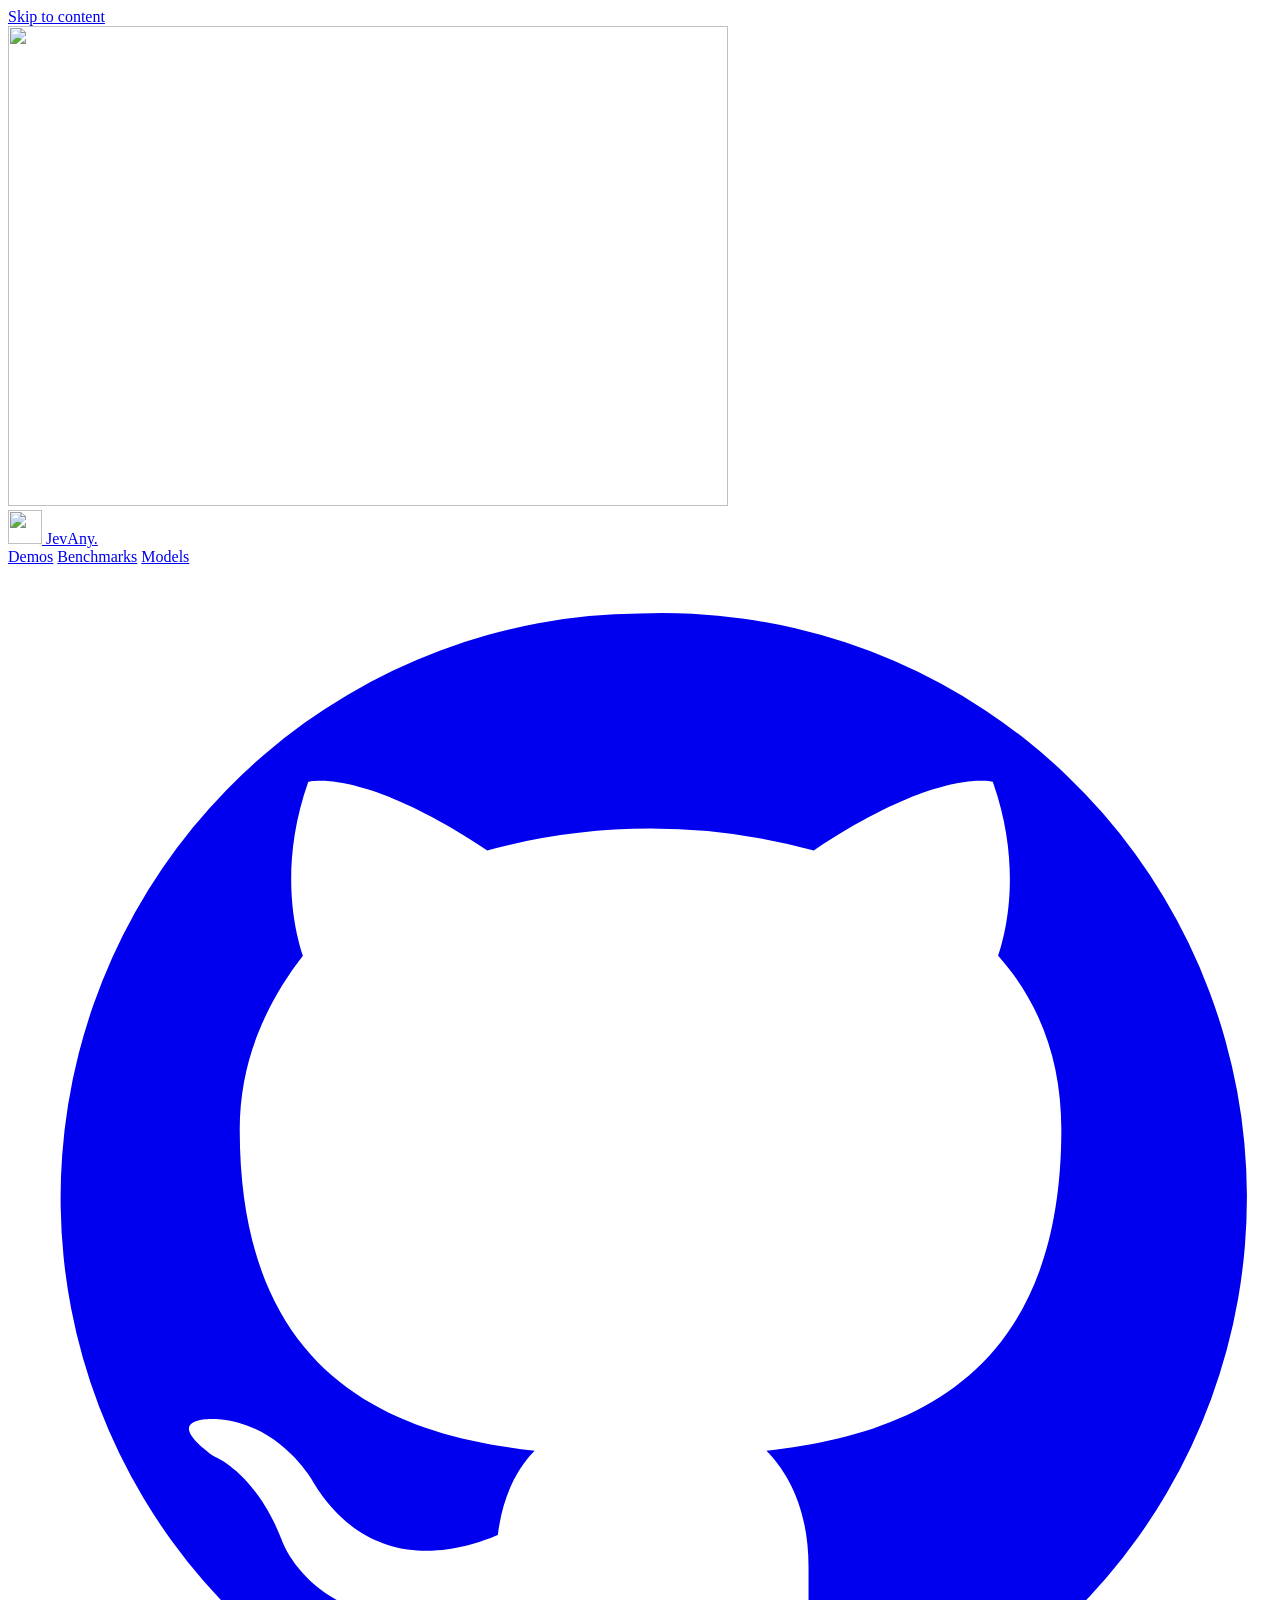
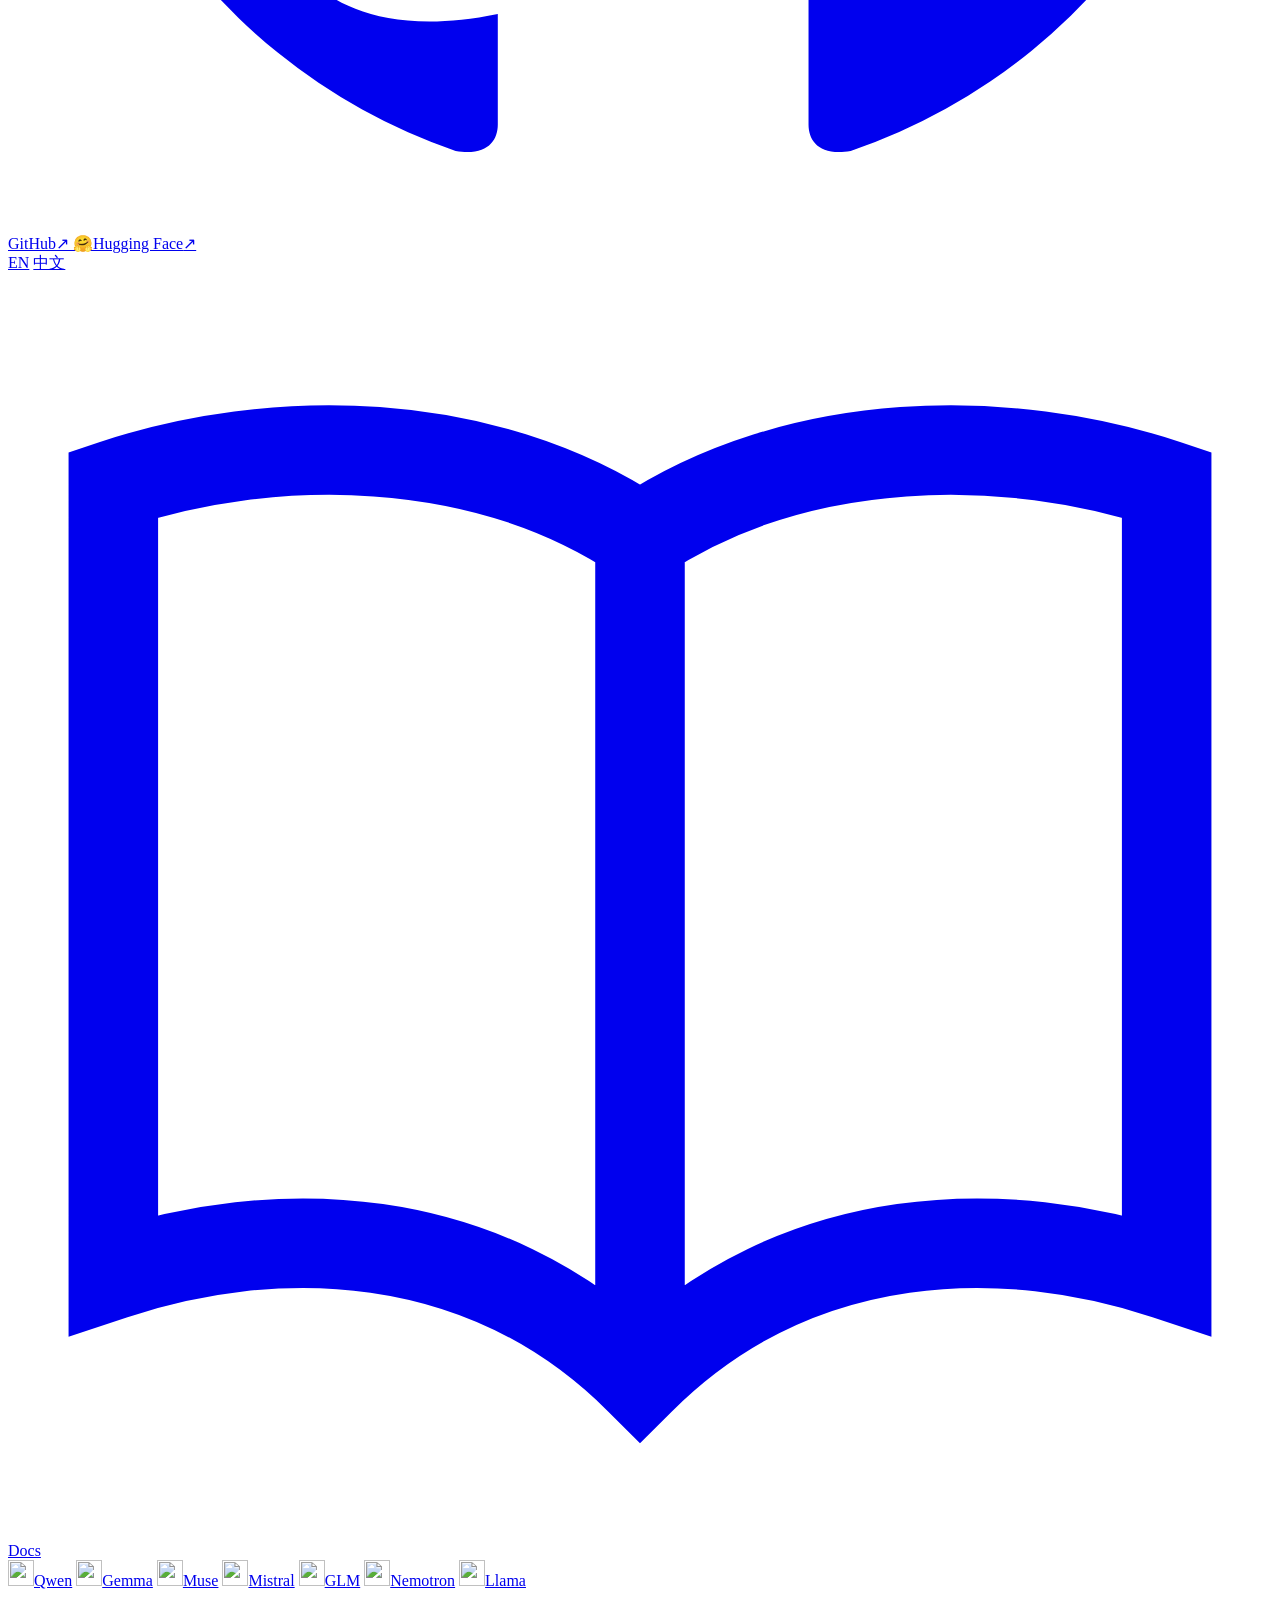
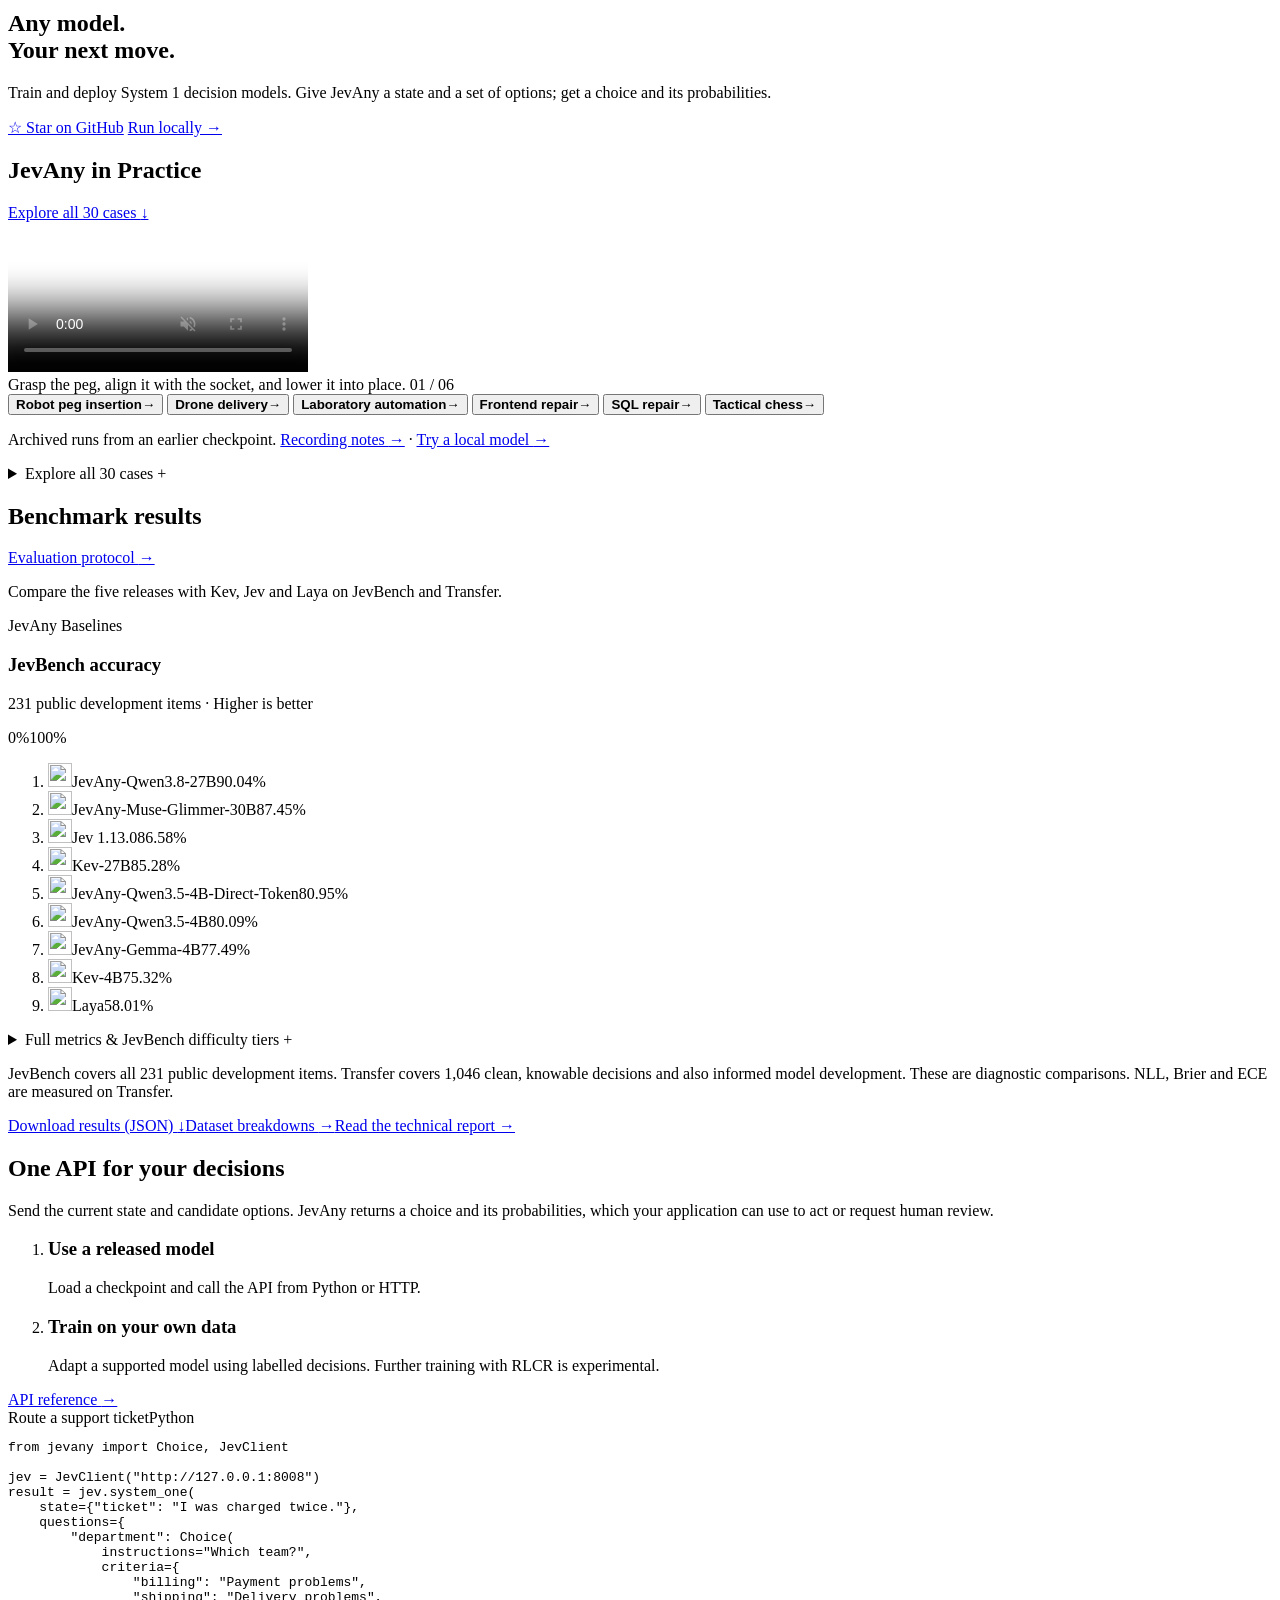
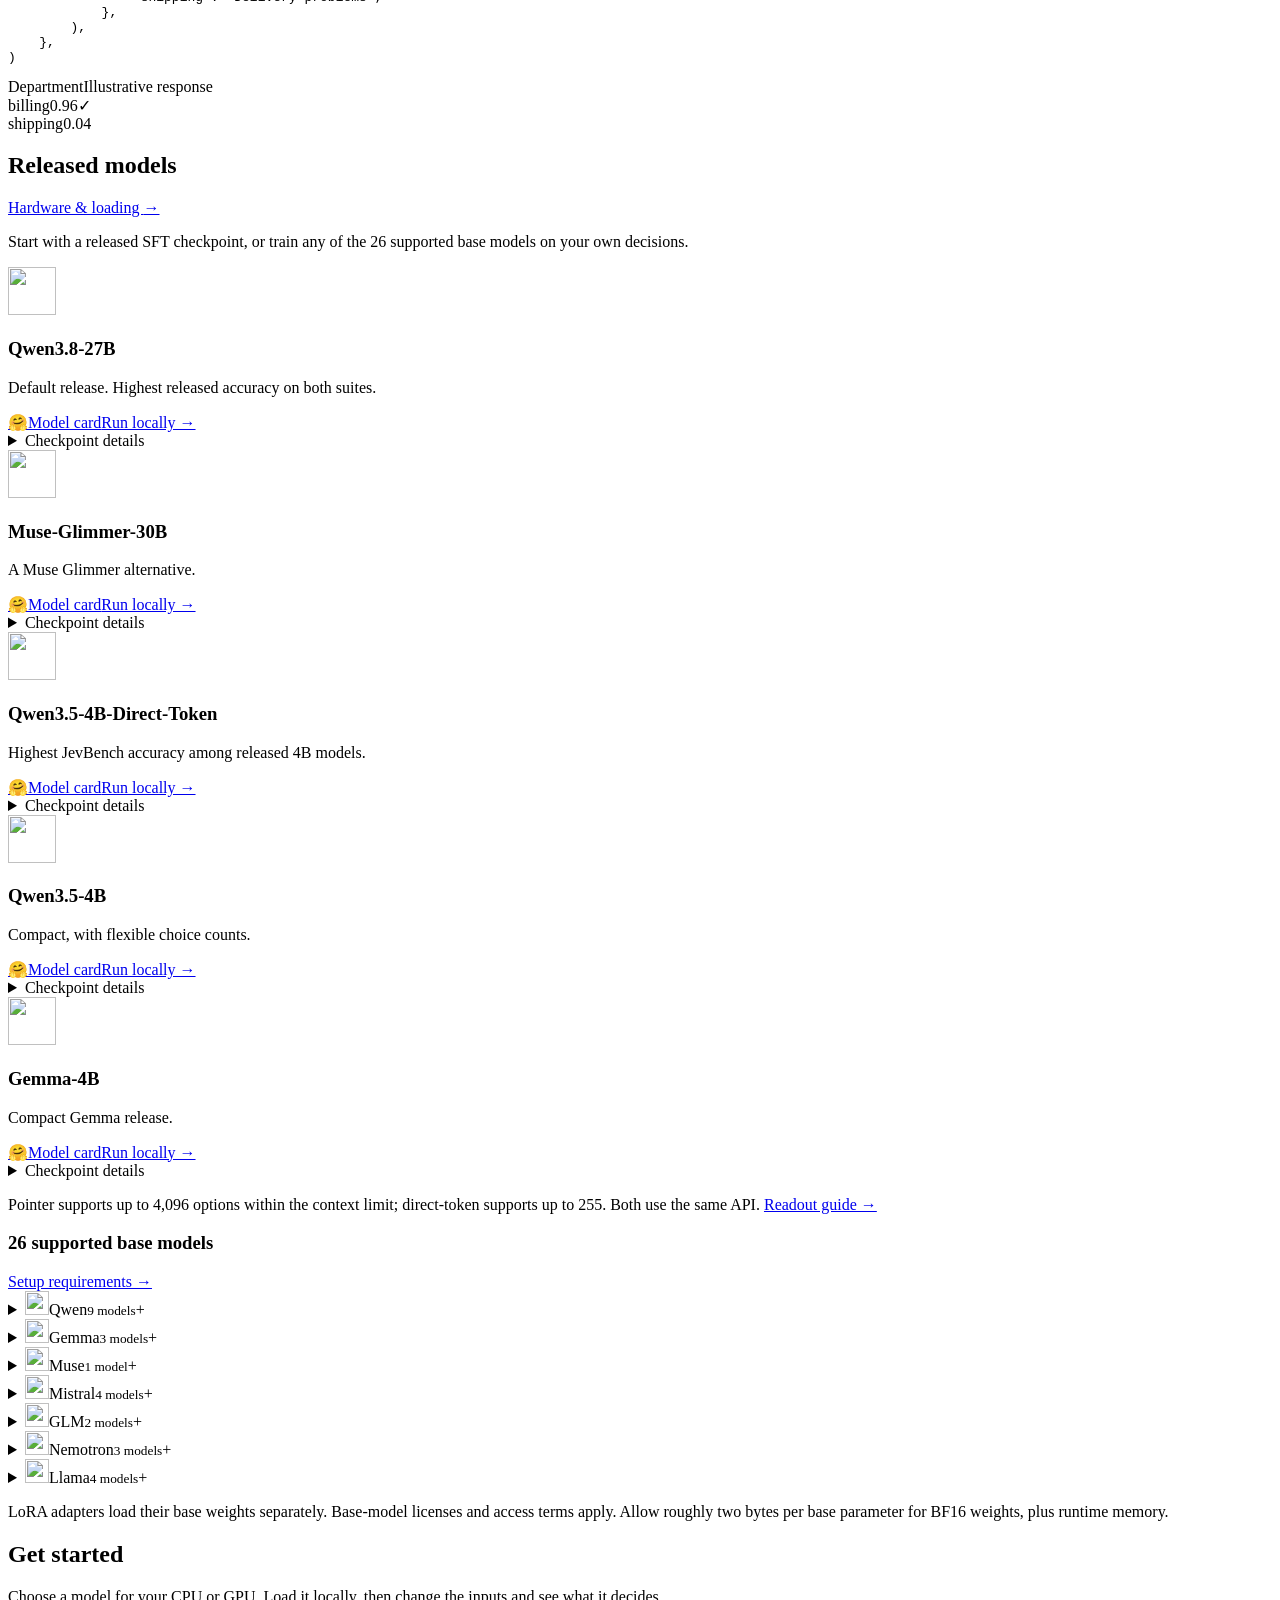
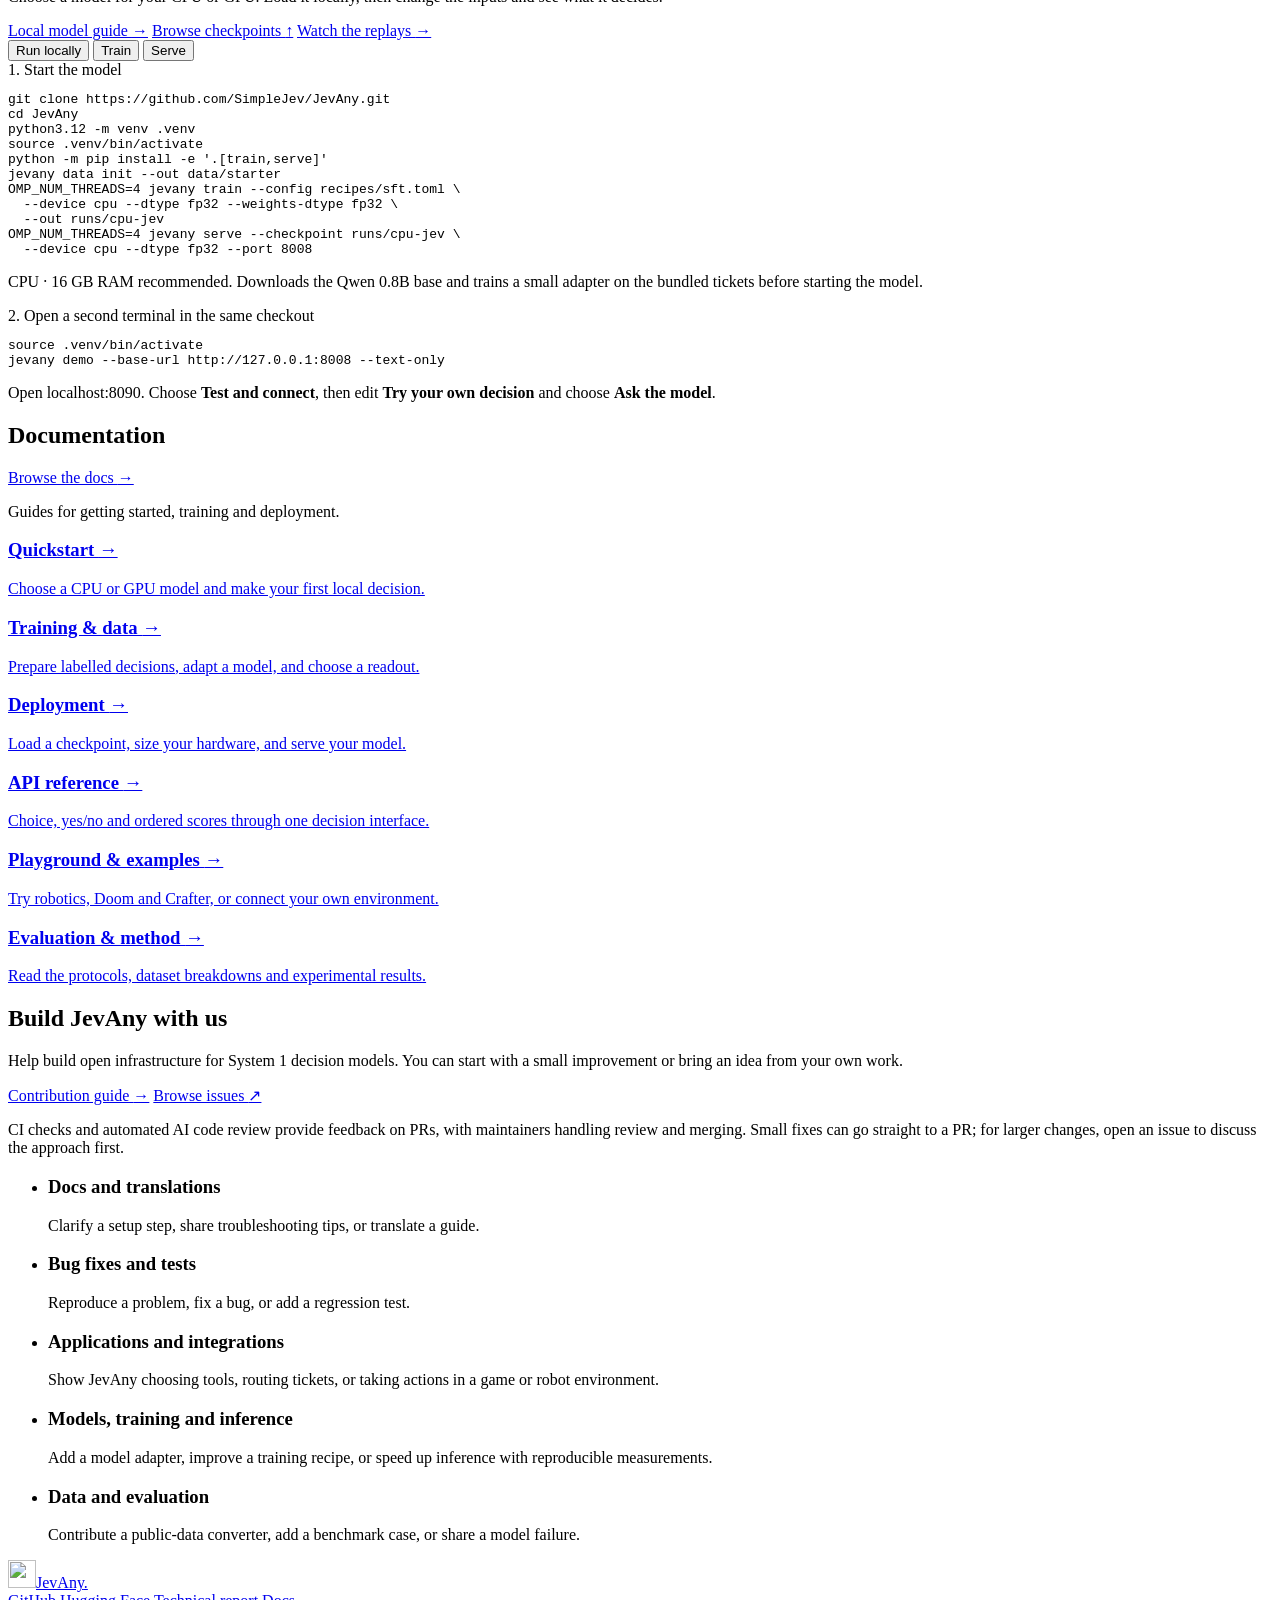
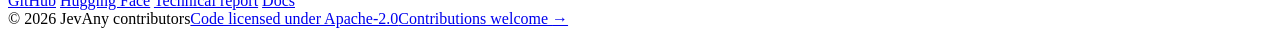
==== site/index.html @ 6b4a5ee3 "docs(site): use the custom domain in public links (#15) Merge pull request #15" ====
<!doctype html>
<html lang="en">
<head>
  <meta charset="utf-8">
  <meta name="viewport" content="width=device-width, initial-scale=1">
  <meta name="theme-color" content="#0a1114">
  <meta name="description" content="Train and deploy System 1 decision models with JevAny. Bring a model, define the options, and get a choice with probabilities. Open source, from robotics to software.">
  <meta property="og:type" content="website">
  <meta property="og:title" content="JevAny: Train and deploy System 1 decision models">
  <meta property="og:description" content="Open infrastructure for System 1 decision models. Train on your data. Deploy with one API.">
  <meta property="og:url" content="https://simplejev.org/JevAny/">
  <meta property="og:image" content="https://simplejev.org/JevAny/assets/social.jpg">
  <meta name="twitter:card" content="summary_large_image">
  <link rel="canonical" href="https://simplejev.org/JevAny/">
  <link rel="alternate" hreflang="en" href="https://simplejev.org/JevAny/index.html">
  <link rel="alternate" hreflang="zh-CN" href="https://simplejev.org/JevAny/zh.html">
  <link rel="alternate" hreflang="x-default" href="https://simplejev.org/JevAny/">
  <link rel="icon" href="assets/favicon.svg" type="image/svg+xml">
  <link rel="preload" href="assets/fonts/dm-sans-latin.woff2" as="font" type="font/woff2" crossorigin>
  <link rel="stylesheet" href="styles.css">
  <script src="language.js"></script>
  <script src="app.js" defer></script>
  <title>JevAny: Train and deploy System 1 decision models</title>
</head>
<body>
  <a class="skip-link" href="#main">Skip to content</a>
  <div class="ambient" aria-hidden="true">
    <picture class="ambient-poster">
      <source media="(max-aspect-ratio: 3/4)" srcset="assets/media/ambient/grid-mobile.webp">
      <img src="assets/media/ambient/grid.webp" width="720" height="480" alt="">
    </picture>
    <video class="ambient-video" muted loop playsinline preload="none" tabindex="-1"></video>
    <div class="ambient-shade"></div>
  </div>
  <button id="motion-toggle" class="motion-toggle" type="button" aria-pressed="false" hidden>
    <span class="motion-icon" aria-hidden="true">Ⅱ</span><span class="motion-label">Pause animation</span>
  </button>

  <header class="site-header wrap">
    <a class="brand" href="./" aria-label="JevAny home">
      <img src="assets/favicon.svg" width="34" height="34" alt="">
      <span>JevAny<span class="brand-period">.</span></span>
    </a>
    <nav aria-label="Main navigation">
      <a href="#in-action">Demos</a>
      <a href="#benchmarks">Benchmarks</a>
      <a href="#models">Models</a>
    </nav>
    <div class="header-links">
      <a class="header-link social-link github-link" href="https://github.com/SimpleJev/JevAny" aria-label="JevAny on GitHub" title="JevAny on GitHub">
        <svg viewBox="0 0 24 24" fill="currentColor" aria-hidden="true"><path d="M12 .9a11.1 11.1 0 0 0-3.5 21.6c.6.1.8-.2.8-.5v-2.1c-3.4.7-4.1-1.4-4.1-1.4-.5-1.3-1.3-1.6-1.3-1.6-1.1-.8.1-.7.1-.7 1.2.1 1.8 1.2 1.8 1.2 1.1 1.8 2.8 1.3 3.5 1 .1-.8.4-1.3.7-1.6-2.7-.3-5.6-1.4-5.6-6.1 0-1.3.5-2.4 1.2-3.3-.1-.3-.5-1.6.1-3.3 0 0 1-.3 3.4 1.3a11.8 11.8 0 0 1 6.2 0c2.4-1.6 3.4-1.3 3.4-1.3.6 1.7.2 3 .1 3.3.8.9 1.2 2 1.2 3.3 0 4.7-2.9 5.8-5.6 6.1.4.4.8 1.1.8 2.2V22c0 .3.2.6.8.5A11.1 11.1 0 0 0 12 .9Z"/></svg>
        <span class="link-label">GitHub</span><span class="link-arrow" aria-hidden="true">↗</span>
      </a>
      <a class="header-link social-link" href="https://huggingface.co/collections/SimpleJev/jevany-adaptive-decision-systems-6abc8fd39266b1c17b11b4e6" aria-label="JevAny models on Hugging Face" title="JevAny models on Hugging Face">
        <span class="hf-mark" aria-hidden="true">🤗</span><span class="link-label">Hugging Face</span><span class="link-arrow" aria-hidden="true">↗</span>
      </a>
      <div class="language-switch" role="group" aria-label="Language">
        <a href="index.html" lang="en" hreflang="en" data-language="en" aria-current="page" title="English" translate="no">EN</a>
        <a href="zh.html" lang="zh-CN" hreflang="zh-CN" data-language="zh-CN" title="中文" translate="no">中文</a>
      </div>
      <a class="header-link docs-link" href="docs/quickstart.html">
        <svg viewBox="0 0 24 24" fill="none" stroke="currentColor" stroke-width="1.7" aria-hidden="true"><path d="M12 5v16m0-16C9 3 5 3 2 4v15c3-1 7-1 10 2 3-3 7-3 10-2V4c-3-1-7-1-10 1Z"/></svg>
        Docs
      </a>
    </div>
  </header>

  <main id="main">
    <div class="model-ribbon wrap" aria-label="Supported model families">
      <div class="model-marquee">
        <div class="model-track">
          <div class="model-group">
            <a href="#family-qwen"><img src="assets/model-logos/qwen-color.svg" alt="" width="26" height="26">Qwen</a>
            <a href="#family-gemma"><img src="assets/model-logos/gemma-color.svg" alt="" width="26" height="26">Gemma</a>
            <a href="#family-muse"><img src="assets/model-logos/meta-color.svg" alt="" width="26" height="26">Muse</a>
            <a href="#family-mistral"><img src="assets/model-logos/mistral-color.svg" alt="" width="26" height="26">Mistral</a>
            <a href="#family-glm"><img src="assets/model-logos/zai.svg" alt="" width="26" height="26">GLM</a>
            <a href="#family-nemotron"><img src="assets/model-logos/nvidia-color.svg" alt="" width="26" height="26">Nemotron</a>
            <a href="#family-llama"><img src="assets/model-logos/meta-color.svg" alt="" width="26" height="26">Llama</a>
          </div>
        </div>
      </div>
    </div>
    <section class="hero wrap" aria-labelledby="hero-title">
      <h1 id="hero-title">Any model.<br>Your <span class="hero-accent">next move.</span></h1>
      <p class="hero-description">Train and deploy System 1 decision models. Give JevAny a state and a set of options; get a choice and its probabilities.</p>
      <div class="hero-actions">
        <a class="button primary star-button" href="https://github.com/SimpleJev/JevAny" target="_blank" rel="noopener noreferrer"><span class="star-icon" aria-hidden="true">☆</span> Star on GitHub</a>
        <a class="button secondary" href="#get-started">Run locally <span aria-hidden="true">→</span></a>
      </div>
    </section>

    <section id="in-action" class="showcase wrap" aria-labelledby="showcase-title">
      <div class="section-heading">
        <div>
          <h2 id="showcase-title">JevAny in Practice</h2>
        </div>
        <a class="text-link" href="#case-library">Explore all 30 cases <span aria-hidden="true">↓</span></a>
      </div>
      <div class="replay-shell">
        <div class="replay-main">
          <div class="player-picture">
            <video id="replay-video" controls muted playsinline preload="none" poster="assets/media/peg_insertion.webp" aria-label="Archived JevAny replay: robot peg insertion" aria-describedby="replay-description">
              Your browser does not support video. <a href="assets/media/peg_insertion.mp4">Download this replay.</a>
            </video>
          </div>
          <div class="player-caption" aria-live="polite">
            <span id="replay-description">Grasp the peg, align it with the socket, and lower it into place.</span>
            <span id="replay-number" class="mono">01 / 06</span>
          </div>
        </div>
        <div class="replay-choices" role="group" aria-label="Choose a model replay">
          <button class="replay-choice is-active" type="button" data-case="peg_insertion" aria-pressed="true">
            <strong>Robot peg insertion</strong><span class="choice-arrow" aria-hidden="true">→</span>
          </button>
          <button class="replay-choice" type="button" data-case="drone" aria-pressed="false">
            <strong>Drone delivery</strong><span class="choice-arrow" aria-hidden="true">→</span>
          </button>
          <button class="replay-choice" type="button" data-case="lab" aria-pressed="false">
            <strong>Laboratory automation</strong><span class="choice-arrow" aria-hidden="true">→</span>
          </button>
          <button class="replay-choice" type="button" data-case="frontend" aria-pressed="false">
            <strong>Frontend repair</strong><span class="choice-arrow" aria-hidden="true">→</span>
          </button>
          <button class="replay-choice" type="button" data-case="sql" aria-pressed="false">
            <strong>SQL repair</strong><span class="choice-arrow" aria-hidden="true">→</span>
          </button>
          <button class="replay-choice" type="button" data-case="chess" aria-pressed="false">
            <strong>Tactical chess</strong><span class="choice-arrow" aria-hidden="true">→</span>
          </button>
        </div>
      </div>
      <p class="replay-note">Archived runs from an earlier checkpoint.
        <a href="docs/CASES.html#recording-notes">Recording notes <span aria-hidden="true">→</span></a>
        · <a href="#get-started">Try a local model <span aria-hidden="true">→</span></a>
      </p>
      <noscript><p class="noscript-note">Open the case library below to watch or download any of the 30 replays.</p></noscript>
      <!-- generated:cases:start -->
<details class="disclosure case-library" id="case-library"><summary>Explore all 30 cases <span aria-hidden="true">+</span></summary><div class="case-grid"><a class="case-card" id="case-assembly" href="assets/media/assembly.mp4" data-case="assembly"><img src="assets/media/assembly.webp" loading="lazy" width="480" height="270" alt=""><span class="case-card-title">Robot assembly <span aria-hidden="true">▷</span></span><span class="case-card-description">Commission an inspection rover with a 24 V bus, a 5 V camera rail, inspection firmware, fresh wiring measurements and camera calibration. Mechanical access, power isolation and test validity constrain the order of work.</span></a><a class="case-card" id="case-lab" href="assets/media/lab.mp4" data-case="lab"><img src="assets/media/lab.webp" loading="lazy" width="480" height="270" alt=""><span class="case-card-title">Laboratory automation <span aria-hidden="true">▷</span></span><span class="case-card-description">Calibrate the pipette, transfer 40 µL blue and 20 µL red into B3, and mix without contaminating the stocks. Calibration after a transfer does not repair a wrong dose; excessive mixing speed spills liquid.</span></a><a class="case-card" id="case-quality" href="assets/media/quality.mp4" data-case="quality"><img src="assets/media/quality.webp" loading="lazy" width="480" height="270" alt=""><span class="case-card-title">Circuit-board inspection <span aria-hidden="true">▷</span></span><span class="case-card-description">Distinguish cosmetic surface marks from electrical discontinuity before diverting a board. Optical inspection and measured resistance must lead to the correct shipment, without discarding intact boards.</span></a><a class="case-card" id="case-drawer_opening" href="assets/media/drawer_opening.mp4" data-case="drawer_opening"><img src="assets/media/drawer_opening.webp" loading="lazy" width="480" height="270" alt=""><span class="case-card-title">Drawer manipulation <span aria-hidden="true">▷</span></span><span class="case-card-description">Reach and grasp the handle, pull the drawer open by 14.86 cm, then release it. The close view exposes the sliding mechanism.</span></a><a class="case-card" id="case-peg_insertion" href="assets/media/peg_insertion.mp4" data-case="peg_insertion"><img src="assets/media/peg_insertion.webp" loading="lazy" width="480" height="270" alt=""><span class="case-card-title">Peg insertion <span aria-hidden="true">▷</span></span><span class="case-card-description">Grasp the green peg, lift it over the cyan socket, lower it and release it to settle inside the opening.</span></a><a class="case-card" id="case-conveyor_sorting" href="assets/media/conveyor_sorting.mp4" data-case="conveyor_sorting"><img src="assets/media/conveyor_sorting.webp" loading="lazy" width="480" height="270" alt=""><span class="case-card-title">Conveyor sorting <span aria-hidden="true">▷</span></span><span class="case-card-description">Advance and stop the belt, grasp the green parcel, and place it in the matching bin.</span></a><a class="case-card" id="case-obstacle_push" href="assets/media/obstacle_push.mp4" data-case="obstacle_push"><img src="assets/media/obstacle_push.webp" loading="lazy" width="480" height="270" alt=""><span class="case-card-title">Contact manipulation <span aria-hidden="true">▷</span></span><span class="case-card-description">Choose a contact path around the barrier from seven persistent motion controls. Touching the obstacle counts against the run even if the part later reaches the target.</span></a><a class="case-card" id="case-control_panel" href="assets/media/control_panel.mp4" data-case="control_panel"><img src="assets/media/control_panel.webp" loading="lazy" width="480" height="270" alt=""><span class="case-card-title">Physical control panel <span aria-hidden="true">▷</span></span><span class="case-card-description">Use short and long physical button presses to isolate power, bleed pressure, clamp and commission a fixture at 20–30 kPa. Loaded clamping and overpressure create faults. Button travel is Bullet physics; pressure and interlocks use an explicit state model.</span></a><a class="case-card" id="case-block_stacking" href="assets/media/block_stacking.mp4" data-case="block_stacking"><img src="assets/media/block_stacking.webp" loading="lazy" width="480" height="270" alt=""><span class="case-card-title">Block stacking <span aria-hidden="true">▷</span></span><span class="case-card-description">Grasp and lift the green block, seat it on the blue base, and release the stack. The side view makes the contact height visible.</span></a><a class="case-card" id="case-drone" href="assets/media/drone.mp4" data-case="drone"><img src="assets/media/drone.webp" loading="lazy" width="480" height="270" alt=""><span class="case-card-title">Drone delivery <span aria-hidden="true">▷</span></span><span class="case-card-description">Plan for route energy, pad occupancy, waiting and landing, then deliver with at least 12 energy units in reserve. Waiting consumes energy; releasing before landing loses the payload.</span></a><a class="case-card" id="case-warehouse" href="assets/media/warehouse.mp4" data-case="warehouse"><img src="assets/media/warehouse.webp" loading="lazy" width="480" height="270" alt=""><span class="case-card-title">Warehouse fulfillment <span aria-hidden="true">▷</span></span><span class="case-card-description">Navigate to the rack, load the matching SKU, scan its barcode and secure the fragile parcel before padded dispatch. Wrong cargo and transit damage persist into the receipt.</span></a><a class="case-card" id="case-lane_change" href="assets/media/lane_change.mp4" data-case="lane_change"><img src="assets/media/lane_change.webp" loading="lazy" width="480" height="270" alt=""><span class="case-card-title">Roadworks bypass <span aria-hidden="true">▷</span></span><span class="case-card-description">Choose among eight persistent controls using measured geometry. Drive around the roadworks, return and stop without obstacle contact.</span></a><a class="case-card" id="case-warehouse_rover" href="assets/media/warehouse_rover.mp4" data-case="warehouse_rover"><img src="assets/media/warehouse_rover.webp" loading="lazy" width="480" height="270" alt=""><span class="case-card-title">Warehouse navigation <span aria-hidden="true">▷</span></span><span class="case-card-description">Choose among eight waypoints from the current pose and shelf geometry. The Husky must reach its dock without contact; candidate names do not reveal the safe sequence.</span></a><a class="case-card" id="case-crosswalk" href="assets/media/crosswalk.mp4" data-case="crosswalk"><img src="assets/media/crosswalk.webp" loading="lazy" width="480" height="270" alt=""><span class="case-card-title">Pedestrian yielding <span aria-hidden="true">▷</span></span><span class="case-card-description">The pedestrian moves independently as simulated time advances. Choose where to wait and for how long; entering while occupied remains a violation after the pedestrian clears.</span></a><a class="case-card" id="case-fleet" href="assets/media/fleet.mp4" data-case="fleet"><img src="assets/media/fleet.webp" loading="lazy" width="480" height="270" alt=""><span class="case-card-title">Fleet dispatch <span aria-hidden="true">▷</span></span><span class="case-card-description">Coordinate payload, cold-chain temperature, range budget and bridge clearance. Repeated dispatches consume resources, so a correct vehicle assignment alone does not complete both deliveries.</span></a><a class="case-card" id="case-driving" href="assets/media/driving.mp4" data-case="driving"><img src="assets/media/driving.webp" loading="lazy" width="480" height="270" alt=""><span class="case-card-title">City-road driving <span aria-hidden="true">▷</span></span><span class="case-card-description">Treat crosswalk clearance and the rear-lane gap as separate observations. Use a current gap measurement to merge safely, reach the north exit and stop.</span></a><a class="case-card" id="case-reverse_parking" href="assets/media/reverse_parking.mp4" data-case="reverse_parking"><img src="assets/media/reverse_parking.webp" loading="lazy" width="480" height="270" alt=""><span class="case-card-title">Reverse parking <span aria-hidden="true">▷</span></span><span class="case-card-description">Choose incremental reverse or forward motions using measured bay and vehicle bounds. The entire vehicle must fit between the parked cars, rather than only its reference point.</span></a><a class="case-card" id="case-satellite" href="assets/media/satellite.mp4" data-case="satellite"><img src="assets/media/satellite.webp" loading="lazy" width="480" height="270" alt=""><span class="case-card-title">Geospatial change analysis <span aria-hidden="true">▷</span></span><span class="case-card-description">Register the offset images, mask clouds and measure vegetation change before classification. Export the correct region and coordinate reference as actual GeoJSON.</span></a><a class="case-card" id="case-security" href="assets/media/security.mp4" data-case="security"><img src="assets/media/security.webp" loading="lazy" width="480" height="270" alt=""><span class="case-card-title">Selective threat response <span aria-hidden="true">▷</span></span><span class="case-card-description">An abusive source IP also carries five legitimate sessions. Compare session policies and replay traffic before deployment, preserving both browser and non-browser legitimate clients.</span></a><a class="case-card" id="case-service" href="assets/media/service.mp4" data-case="service"><img src="assets/media/service.webp" loading="lazy" width="480" height="270" alt=""><span class="case-card-title">Service recovery <span aria-hidden="true">▷</span></span><span class="case-card-description">One current replica lacks full-load capacity; another has stale data. Prepare a replica, test a canary, promote traffic, probe the full load and drain the failed primary without losing the rollout error budget.</span></a><a class="case-card" id="case-chess" href="assets/media/chess.mp4" data-case="chess"><img src="assets/media/chess.webp" loading="lazy" width="480" height="270" alt=""><span class="case-card-title">Tactical chess <span aria-hidden="true">▷</span></span><span class="case-card-description">Find a forced mate in two in a nine-piece position. All legal moves are available without checkmate labels; a defending search chooses a legal reply that avoids mate when possible.</span></a><a class="case-card" id="case-procurement" href="assets/media/procurement.mp4" data-case="procurement"><img src="assets/media/procurement.webp" loading="lazy" width="480" height="270" alt=""><span class="case-card-title">Procurement browsing <span aria-hidden="true">▷</span></span><span class="case-card-description">Compare hardware, commercial licensing, stock, shipping cost and a three-day deadline against a 650 total budget. Changing the product invalidates the prior quote assumptions.</span></a><a class="case-card" id="case-calendar" href="assets/media/calendar.mp4" data-case="calendar"><img src="assets/media/calendar.webp" loading="lazy" width="480" height="270" alt=""><span class="case-card-title">Calendar coordination <span aria-hidden="true">▷</span></span><span class="case-card-description">Convert attendee time zones and include 15-minute buffers. Coordinate room occupancy, capacity and a portable display kit, refreshing availability after each draft change.</span></a><a class="case-card" id="case-research" href="assets/media/research.mp4" data-case="research"><img src="assets/media/research.webp" loading="lazy" width="480" height="270" alt=""><span class="case-card-title">Web research <span aria-hidden="true">▷</span></span><span class="case-card-description">Resolve conflicting documentation versions, cite both the current reference and release notes, and run the local command-argument checker before saving the evidence.</span></a><a class="case-card" id="case-inbox" href="assets/media/inbox.mp4" data-case="inbox"><img src="assets/media/inbox.webp" loading="lazy" width="480" height="270" alt=""><span class="case-card-title">Inbox triage <span aria-hidden="true">▷</span></span><span class="case-card-description">Read the latest reply and verify the sender before filing. An urgent subject may already be resolved; a receipt subject may conceal a failed payment and deadline.</span></a><a class="case-card" id="case-spreadsheet" href="assets/media/spreadsheet.mp4" data-case="spreadsheet"><img src="assets/media/spreadsheet.webp" loading="lazy" width="480" height="270" alt=""><span class="case-card-title">Spreadsheet cleanup <span aria-hidden="true">▷</span></span><span class="case-card-description">Keep the latest order revision, parse each row using its own locale and reconcile missing quantities with a shipping ledger. Validate the revenue and export the real cleaned CSV.</span></a><a class="case-card" id="case-frontend" href="assets/media/frontend.mp4" data-case="frontend"><img src="assets/media/frontend.webp" loading="lazy" width="480" height="270" alt=""><span class="case-card-title">Frontend repair <span aria-hidden="true">▷</span></span><span class="case-card-description">Repair card width, shrinking child elements and touch-target size separately. Chromium measures visibility, overflow and 44 px targets at 320, 390 and 680 px; stale measurements cannot authorize publication.</span></a><a class="case-card" id="case-sql" href="assets/media/sql.mp4" data-case="sql"><img src="assets/media/sql.webp" loading="lazy" width="480" height="270" alt=""><span class="case-card-title">SQL repair <span aria-hidden="true">▷</span></span><span class="case-card-description">Repair aggregation on actual SQLite data containing equal order amounts, NULLs, drafts and one-to-many lines. Both EXISTS and pre-aggregation can work; SUM(DISTINCT) loses legitimate equal-value orders.</span></a><a class="case-card" id="case-ci" href="assets/media/ci.mp4" data-case="ci"><img src="assets/media/ci.webp" loading="lazy" width="480" height="270" alt=""><span class="case-card-title">Build and release recovery <span aria-hidden="true">▷</span></span><span class="case-card-description">Package the entry point, settings and selected locale assets, then execute the bundle smoke test. A configuration change after testing requires a fresh build and test before staging.</span></a><a class="case-card" id="case-performance" href="assets/media/performance.mp4" data-case="performance"><img src="assets/media/performance.webp" loading="lazy" width="480" height="270" alt=""><span class="case-card-title">Database performance <span aria-hidden="true">▷</span></span><span class="case-card-description">Preserve the fresh, complete SQLite result with at most six queries and 24 rows per fetch. A single large batch violates the memory bound; stale caches and limited results fail correctness. Chunking and streaming are both supported.</span></a></div></details>
      <!-- generated:cases:end -->
    </section>

    <section id="benchmarks" class="benchmark-section wrap" aria-labelledby="benchmark-title">
      <div class="section-heading">
        <div><h2 id="benchmark-title">Benchmark results</h2></div>
        <a class="text-link" href="docs/EVALUATION.html#model-family-v2">Evaluation protocol <span aria-hidden="true">→</span></a>
      </div>
      <p class="benchmark-intro">Compare the five releases with Kev, Jev and Laya on JevBench and Transfer.</p>
      <!-- generated:benchmarks:start -->
<div class="benchmark-panel">
        <div class="benchmark-toolbar"><div class="metric-buttons" role="group" aria-label="Benchmark metric" hidden><button type="button" data-metric="jevbench_public_accuracy" aria-pressed="true">JevBench ↑</button><button type="button" data-metric="transfer_v9_accuracy" aria-pressed="false">Transfer ↑</button><button type="button" data-metric="transfer_v9_nll" aria-pressed="false">NLL ↓</button><button type="button" data-metric="transfer_v9_brier" aria-pressed="false">Brier ↓</button><button type="button" data-metric="transfer_v9_ece" aria-pressed="false">ECE ↓</button></div>
          <span class="chart-legend"><i></i> JevAny <i></i> Baselines</span></div>
        <div class="chart-heading"><h3 id="chart-title">JevBench accuracy</h3><p id="chart-description">231 public development items · Higher is better</p></div>
        <div class="chart-axis" aria-hidden="true"><span>0%</span><span id="chart-axis-end">100%</span></div>
        <ol class="benchmark-chart" aria-labelledby="chart-title" aria-describedby="chart-description"><li class="benchmark-row ours" data-jevbench-public-accuracy="0.9004329004329005" data-transfer-v9-accuracy="0.8604206500956023" data-transfer-v9-nll="0.38782967075925884" data-transfer-v9-brier="0.19524463105141282" data-transfer-v9-ece="0.026304156956950514"><span class="benchmark-model" translate="no"><img src="assets/model-logos/jevany-qwen.svg" width="24" height="24" alt=""><span>JevAny-Qwen3.8-27B</span></span><span class="benchmark-track" aria-hidden="true"><i style="width:90.04%"></i></span><span class="benchmark-value">90.04%</span></li><li class="benchmark-row ours" data-jevbench-public-accuracy="0.8744588744588745" data-transfer-v9-accuracy="0.8346080305927343" data-transfer-v9-nll="0.46413265214637384" data-transfer-v9-brier="0.22851810579582135" data-transfer-v9-ece="0.03179001642085391"><span class="benchmark-model" translate="no"><img src="assets/model-logos/jevany-muse.svg" width="24" height="24" alt=""><span>JevAny-Muse-Glimmer-30B</span></span><span class="benchmark-track" aria-hidden="true"><i style="width:87.45%"></i></span><span class="benchmark-value">87.45%</span></li><li class="benchmark-row baseline" data-jevbench-public-accuracy="0.8658008658008658" data-transfer-v9-accuracy="0.8537284894837476" data-transfer-v9-nll="0.643853776029141" data-transfer-v9-brier="0.21211354829169302" data-transfer-v9-ece="0.03348542789269361"><span class="benchmark-model" translate="no"><img src="assets/model-logos/typesafe.png" width="24" height="24" alt=""><span>Jev 1.13.0</span></span><span class="benchmark-track" aria-hidden="true"><i style="width:86.58%"></i></span><span class="benchmark-value">86.58%</span></li><li class="benchmark-row baseline" data-jevbench-public-accuracy="0.8528138528138528" data-transfer-v9-accuracy="0.8231357552581262" data-transfer-v9-nll="0.5331871655212505" data-transfer-v9-brier="0.2646017171032617" data-transfer-v9-ece="0.05024319561491112"><span class="benchmark-model" translate="no"><img src="assets/model-logos/kev.svg" width="24" height="24" alt=""><span>Kev-27B</span></span><span class="benchmark-track" aria-hidden="true"><i style="width:85.28%"></i></span><span class="benchmark-value">85.28%</span></li><li class="benchmark-row ours" data-jevbench-public-accuracy="0.8095238095238095" data-transfer-v9-accuracy="0.7820267686424475" data-transfer-v9-nll="0.5641673018758349" data-transfer-v9-brier="0.29084246078427645" data-transfer-v9-ece="0.02915343336941378"><span class="benchmark-model" translate="no"><img src="assets/model-logos/jevany-qwen.svg" width="24" height="24" alt=""><span>JevAny-Qwen3.5-4B-Direct-Token</span></span><span class="benchmark-track" aria-hidden="true"><i style="width:80.95%"></i></span><span class="benchmark-value">80.95%</span></li><li class="benchmark-row ours" data-jevbench-public-accuracy="0.8008658008658008" data-transfer-v9-accuracy="0.7868068833652008" data-transfer-v9-nll="0.5868780845820413" data-transfer-v9-brier="0.2965183466659115" data-transfer-v9-ece="0.03479245011625781"><span class="benchmark-model" translate="no"><img src="assets/model-logos/jevany-qwen.svg" width="24" height="24" alt=""><span>JevAny-Qwen3.5-4B</span></span><span class="benchmark-track" aria-hidden="true"><i style="width:80.09%"></i></span><span class="benchmark-value">80.09%</span></li><li class="benchmark-row ours" data-jevbench-public-accuracy="0.7748917748917749" data-transfer-v9-accuracy="0.7084130019120459" data-transfer-v9-nll="0.7064284258952175" data-transfer-v9-brier="0.36852287218822294" data-transfer-v9-ece="0.056389513378074366"><span class="benchmark-model" translate="no"><img src="assets/model-logos/jevany-gemma.svg" width="24" height="24" alt=""><span>JevAny-Gemma-4B</span></span><span class="benchmark-track" aria-hidden="true"><i style="width:77.49%"></i></span><span class="benchmark-value">77.49%</span></li><li class="benchmark-row baseline" data-jevbench-public-accuracy="0.7532467532467533" data-transfer-v9-accuracy="0.7418738049713193" data-transfer-v9-nll="0.8580147290006348" data-transfer-v9-brier="0.38005011920774834" data-transfer-v9-ece="0.12542821527771447"><span class="benchmark-model" translate="no"><img src="assets/model-logos/kev.svg" width="24" height="24" alt=""><span>Kev-4B</span></span><span class="benchmark-track" aria-hidden="true"><i style="width:75.32%"></i></span><span class="benchmark-value">75.32%</span></li><li class="benchmark-row baseline" data-jevbench-public-accuracy="0.5800865800865801" data-transfer-v9-accuracy="0.5229445506692161" data-transfer-v9-nll="1.2636412807288386" data-transfer-v9-brier="0.6145620496187834" data-transfer-v9-ece="0.12735834098363863"><span class="benchmark-model" translate="no"><img src="assets/model-logos/laya.svg" width="24" height="24" alt=""><span>Laya</span></span><span class="benchmark-track" aria-hidden="true"><i style="width:58.01%"></i></span><span class="benchmark-value">58.01%</span></li></ol>
        <p id="metric-status" class="sr-only" role="status"></p>
      </div>
      <details class="disclosure benchmark-table"><summary>Full metrics &amp; JevBench difficulty tiers <span aria-hidden="true">+</span></summary>
        <div class="table-scroll" tabindex="0" role="region" aria-label="All benchmark results">
          <table><caption>Current releases and baselines. ↑ Higher is better. ↓ Lower is better. Easy, Original and Hard are JevBench tiers.</caption>
          <thead><tr><th scope="col">Model</th><th scope="col">JevBench ↑</th><th scope="col">Transfer ↑</th><th scope="col">NLL ↓</th><th scope="col">Brier ↓</th><th scope="col">ECE ↓</th>
          <th scope="col">Easy ↑</th><th scope="col">Original ↑</th><th scope="col">Hard ↑</th></tr></thead>
          <tbody><tr><th scope="row"><span class="benchmark-model" translate="no"><img src="assets/model-logos/jevany-qwen.svg" width="24" height="24" alt=""><span>JevAny-Qwen3.8-27B</span></span></th><td>90.04%</td><td>86.04%</td><td>0.388</td><td>0.195</td><td>0.026</td><td>100.00%</td><td>97.22%</td><td>81.08%</td></tr><tr><th scope="row"><span class="benchmark-model" translate="no"><img src="assets/model-logos/jevany-muse.svg" width="24" height="24" alt=""><span>JevAny-Muse-Glimmer-30B</span></span></th><td>87.45%</td><td>83.46%</td><td>0.464</td><td>0.229</td><td>0.032</td><td>100.00%</td><td>97.22%</td><td>75.68%</td></tr><tr><th scope="row"><span class="benchmark-model" translate="no"><img src="assets/model-logos/typesafe.png" width="24" height="24" alt=""><span>Jev 1.13.0</span></span></th><td>86.58%</td><td>85.37%</td><td>0.644</td><td>0.212</td><td>0.033</td><td>100.00%</td><td>98.61%</td><td>72.97%</td></tr><tr><th scope="row"><span class="benchmark-model" translate="no"><img src="assets/model-logos/kev.svg" width="24" height="24" alt=""><span>Kev-27B</span></span></th><td>85.28%</td><td>82.31%</td><td>0.533</td><td>0.265</td><td>0.050</td><td>100.00%</td><td>100.00%</td><td>69.37%</td></tr><tr><th scope="row"><span class="benchmark-model" translate="no"><img src="assets/model-logos/jevany-qwen.svg" width="24" height="24" alt=""><span>JevAny-Qwen3.5-4B-Direct-Token</span></span></th><td>80.95%</td><td>78.20%</td><td>0.564</td><td>0.291</td><td>0.029</td><td>100.00%</td><td>98.61%</td><td>61.26%</td></tr><tr><th scope="row"><span class="benchmark-model" translate="no"><img src="assets/model-logos/jevany-qwen.svg" width="24" height="24" alt=""><span>JevAny-Qwen3.5-4B</span></span></th><td>80.09%</td><td>78.68%</td><td>0.587</td><td>0.297</td><td>0.035</td><td>100.00%</td><td>95.83%</td><td>61.26%</td></tr><tr><th scope="row"><span class="benchmark-model" translate="no"><img src="assets/model-logos/jevany-gemma.svg" width="24" height="24" alt=""><span>JevAny-Gemma-4B</span></span></th><td>77.49%</td><td>70.84%</td><td>0.706</td><td>0.369</td><td>0.056</td><td>100.00%</td><td>95.83%</td><td>55.86%</td></tr><tr><th scope="row"><span class="benchmark-model" translate="no"><img src="assets/model-logos/kev.svg" width="24" height="24" alt=""><span>Kev-4B</span></span></th><td>75.32%</td><td>74.19%</td><td>0.858</td><td>0.380</td><td>0.125</td><td>100.00%</td><td>94.44%</td><td>52.25%</td></tr><tr><th scope="row"><span class="benchmark-model" translate="no"><img src="assets/model-logos/laya.svg" width="24" height="24" alt=""><span>Laya</span></span></th><td>58.01%</td><td>52.29%</td><td>1.264</td><td>0.615</td><td>0.127</td><td>95.83%</td><td>70.83%</td><td>33.33%</td></tr></tbody></table>
        </div>
      </details>
      <!-- generated:benchmarks:end -->
      <p class="benchmark-note">JevBench covers all 231 public development items. Transfer covers 1,046 clean, knowable decisions and also informed model development. These are diagnostic comparisons. NLL, Brier and ECE are measured on Transfer.</p>
      <div class="benchmark-links"><a href="assets/data/model-family-v2.json" download>Download results (JSON) <span aria-hidden="true">↓</span></a><a href="docs/EVALUATION.html#transfer-breakdown">Dataset breakdowns <span aria-hidden="true">→</span></a><a href="files/reports/JevAny_Tech_Report.pdf">Read the technical report <span aria-hidden="true">→</span></a></div>
    </section>

    <section id="how-it-works" class="how-section wrap" aria-labelledby="how-title">
      <div class="how-copy">
        <h2 id="how-title">One API for your decisions</h2>
        <p class="section-description">Send the current state and candidate options. JevAny returns a choice and its probabilities, which your application can use to act or request human review.</p>
        <ol class="steps">
          <li><div><h3>Use a released model</h3><p>Load a checkpoint and call the API from Python or HTTP.</p></div></li>
          <li><div><h3>Train on your own data</h3><p>Adapt a supported model using labelled decisions. Further training with RLCR is experimental.</p></div></li>
        </ol>
        <a class="text-link" href="docs/API.html">API reference <span aria-hidden="true">→</span></a>
      </div>
      <div class="api-visual">
        <div class="api-top"><span>Route a support ticket</span><span>Python</span></div>
        <pre class="api-code" tabindex="0" role="region" aria-label="Python API example"><code><span class="syntax-purple">from</span> jevany <span class="syntax-purple">import</span> Choice, JevClient

jev = JevClient(<span class="syntax-green">"http://127.0.0.1:8008"</span>)
result = jev.system_one(
    state={<span class="syntax-green">"ticket"</span>: <span class="syntax-green">"I was charged twice."</span>},
    questions={
        <span class="syntax-green">"department"</span>: Choice(
            instructions=<span class="syntax-green">"Which team?"</span>,
            criteria={
                <span class="syntax-green">"billing"</span>: <span class="syntax-green">"Payment problems"</span>,
                <span class="syntax-green">"shipping"</span>: <span class="syntax-green">"Delivery problems"</span>,
            },
        ),
    },
)</code></pre>
        <div class="decision-output">
          <div class="output-title"><span>Department</span><span class="example-label">Illustrative response</span></div>
          <div class="probability"><span>billing</span><span class="probability-track"><i style="width:96%"></i></span><span class="mono">0.96</span><span class="selected-mark" role="img" aria-label="Selected">✓</span></div>
          <div class="probability other"><span>shipping</span><span class="probability-track"><i style="width:4%"></i></span><span class="mono">0.04</span><span></span></div>
        </div>
      </div>
    </section>

    <section id="models" class="model-section wrap" aria-labelledby="model-title">
      <div class="section-heading"><div><h2 id="model-title">Released models</h2></div><a class="text-link" href="docs/DEPLOYMENT.html#checkpoints-and-hardware">Hardware &amp; loading <span aria-hidden="true">→</span></a></div>
      <p class="benchmark-intro">Start with a released SFT checkpoint, or train any of the 26 supported base models on your own decisions.</p>
      <!-- generated:models:start -->
<div class="checkpoint-grid"><article class="checkpoint-card"><img src="assets/model-logos/jevany-qwen.svg" width="48" height="48" alt=""><h3 translate="no">Qwen3.8-27B</h3><p>Default release. Highest released accuracy on both suites.</p><a href="https://huggingface.co/SimpleJev/JevAny-Qwen3.8-27B-LoRA"><span class="hf-mark" aria-hidden="true">🤗</span>Model card</a><a href="#get-started" data-local-model="SimpleJev/JevAny-Qwen3.8-27B-LoRA">Run locally →</a><details class="checkpoint-details"><summary>Checkpoint details</summary><p>Pointer readout</p><code>SimpleJev/JevAny-Qwen3.8-27B-LoRA</code></details></article><article class="checkpoint-card"><img src="assets/model-logos/jevany-muse.svg" width="48" height="48" alt=""><h3 translate="no">Muse-Glimmer-30B</h3><p>A Muse Glimmer alternative.</p><a href="https://huggingface.co/SimpleJev/JevAny-Muse-Glimmer-30B-LoRA"><span class="hf-mark" aria-hidden="true">🤗</span>Model card</a><a href="#get-started" data-local-model="SimpleJev/JevAny-Muse-Glimmer-30B-LoRA">Run locally →</a><details class="checkpoint-details"><summary>Checkpoint details</summary><p>Pointer readout</p><code>SimpleJev/JevAny-Muse-Glimmer-30B-LoRA</code></details></article><article class="checkpoint-card"><img src="assets/model-logos/jevany-qwen.svg" width="48" height="48" alt=""><h3 translate="no">Qwen3.5-4B-Direct-Token</h3><p>Highest JevBench accuracy among released 4B models.</p><a href="https://huggingface.co/SimpleJev/JevAny-Qwen3.5-4B-Direct-Token-LoRA"><span class="hf-mark" aria-hidden="true">🤗</span>Model card</a><a href="#get-started" data-local-model="SimpleJev/JevAny-Qwen3.5-4B-Direct-Token-LoRA">Run locally →</a><details class="checkpoint-details"><summary>Checkpoint details</summary><p>Direct-token readout</p><code>SimpleJev/JevAny-Qwen3.5-4B-Direct-Token-LoRA</code></details></article><article class="checkpoint-card"><img src="assets/model-logos/jevany-qwen.svg" width="48" height="48" alt=""><h3 translate="no">Qwen3.5-4B</h3><p>Compact, with flexible choice counts.</p><a href="https://huggingface.co/SimpleJev/JevAny-Qwen3.5-4B-LoRA"><span class="hf-mark" aria-hidden="true">🤗</span>Model card</a><a href="#get-started" data-local-model="SimpleJev/JevAny-Qwen3.5-4B-LoRA">Run locally →</a><details class="checkpoint-details"><summary>Checkpoint details</summary><p>Pointer readout</p><code>SimpleJev/JevAny-Qwen3.5-4B-LoRA</code></details></article><article class="checkpoint-card"><img src="assets/model-logos/jevany-gemma.svg" width="48" height="48" alt=""><h3 translate="no">Gemma-4B</h3><p>Compact Gemma release.</p><a href="https://huggingface.co/SimpleJev/JevAny-Gemma-4B-LoRA"><span class="hf-mark" aria-hidden="true">🤗</span>Model card</a><a href="#get-started" data-local-model="SimpleJev/JevAny-Gemma-4B-LoRA">Run locally →</a><details class="checkpoint-details"><summary>Checkpoint details</summary><p>Pointer readout</p><code>SimpleJev/JevAny-Gemma-4B-LoRA</code></details></article></div><p class="readout-note">Pointer supports up to 4,096 options within the context limit; direct-token supports up to 255. Both use the same API. <a href="docs/TRAINING.html#pointer-and-direct-token-readouts">Readout guide →</a></p><div id="supported-models" class="support-list"><div class="support-heading"><h3>26 supported base models</h3><a class="text-link" href="docs/TRAINING.html#backbone-support">Setup requirements →</a></div><details class="disclosure family-details" id="family-qwen"><summary><img src="assets/model-logos/qwen-color.svg" width="24" height="24" alt="">Qwen<small>9 models</small><span aria-hidden="true">+</span></summary><div class="table-scroll" tabindex="0" role="region" aria-label="Qwen supported models"><table><thead><tr><th scope="col">Base model ID</th><th scope="col">Size</th><th scope="col">Inputs</th></tr></thead><tbody><tr><th scope="row"><code>Qwen/Qwen3.8-27B</code></th><td translate="no">27B</td><td>text, image, video</td></tr><tr><th scope="row"><code>Qwen/Qwen3.6-27B</code></th><td translate="no">27B</td><td>text, image, video</td></tr><tr><th scope="row"><code>Qwen/Qwen3.6-35B-A3B</code></th><td translate="no">35B-A3B</td><td>text, image, video</td></tr><tr><th scope="row"><code>Qwen/Qwen3.5-0.8B</code></th><td translate="no">0.8B</td><td>text, image, video</td></tr><tr><th scope="row"><code>Qwen/Qwen3.5-2B</code></th><td translate="no">2B</td><td>text, image, video</td></tr><tr><th scope="row"><code>Qwen/Qwen3.5-4B</code></th><td translate="no">4B</td><td>text, image, video</td></tr><tr><th scope="row"><code>Qwen/Qwen3.5-9B</code></th><td translate="no">9B</td><td>text, image, video</td></tr><tr><th scope="row"><code>Qwen/Qwen3.5-27B</code></th><td translate="no">27B</td><td>text, image, video</td></tr><tr><th scope="row"><code>Qwen/Qwen3.5-35B-A3B</code></th><td translate="no">35B-A3B</td><td>text, image, video</td></tr></tbody></table></div></details><details class="disclosure family-details" id="family-gemma"><summary><img src="assets/model-logos/gemma-color.svg" width="24" height="24" alt="">Gemma<small>3 models</small><span aria-hidden="true">+</span></summary><div class="table-scroll" tabindex="0" role="region" aria-label="Gemma supported models"><table><thead><tr><th scope="col">Base model ID</th><th scope="col">Size</th><th scope="col">Inputs</th></tr></thead><tbody><tr><th scope="row"><code>google/gemma-4-E4B-it</code></th><td translate="no">E4B</td><td>text, image, video</td></tr><tr><th scope="row"><code>google/gemma-4-12B-it</code></th><td translate="no">12B Unified</td><td>text, image, video</td></tr><tr><th scope="row"><code>google/gemma-4-31B-it</code></th><td translate="no">31B</td><td>text, image, video</td></tr></tbody></table></div></details><details class="disclosure family-details" id="family-muse"><summary><img src="assets/model-logos/meta-color.svg" width="24" height="24" alt="">Muse<small>1 model</small><span aria-hidden="true">+</span></summary><div class="table-scroll" tabindex="0" role="region" aria-label="Muse supported models"><table><thead><tr><th scope="col">Base model ID</th><th scope="col">Size</th><th scope="col">Inputs</th></tr></thead><tbody><tr><th scope="row"><code>meta-models/Muse-Glimmer-30B</code></th><td translate="no">30B</td><td>text, image, video</td></tr></tbody></table></div></details><details class="disclosure family-details" id="family-mistral"><summary><img src="assets/model-logos/mistral-color.svg" width="24" height="24" alt="">Mistral<small>4 models</small><span aria-hidden="true">+</span></summary><div class="table-scroll" tabindex="0" role="region" aria-label="Mistral supported models"><table><thead><tr><th scope="col">Base model ID</th><th scope="col">Size</th><th scope="col">Inputs</th></tr></thead><tbody><tr><th scope="row"><code>mistralai/Ministral-3-3B-Instruct-2512-BF16</code></th><td translate="no">3B</td><td>text, image</td></tr><tr><th scope="row"><code>mistralai/Ministral-3-8B-Instruct-2512-BF16</code></th><td translate="no">8B</td><td>text, image</td></tr><tr><th scope="row"><code>mistralai/Ministral-3-14B-Instruct-2512-BF16</code></th><td translate="no">14B</td><td>text, image</td></tr><tr><th scope="row"><code>mistralai/Devstral-Small-2-24B-Instruct-2512</code></th><td translate="no">Small 24B</td><td>text, image</td></tr></tbody></table></div></details><details class="disclosure family-details" id="family-glm"><summary><img src="assets/model-logos/zai.svg" width="24" height="24" alt="">GLM<small>2 models</small><span aria-hidden="true">+</span></summary><div class="table-scroll" tabindex="0" role="region" aria-label="GLM supported models"><table><thead><tr><th scope="col">Base model ID</th><th scope="col">Size</th><th scope="col">Inputs</th></tr></thead><tbody><tr><th scope="row"><code>zai-org/GLM-4.7-Flash</code></th><td translate="no">Flash 30B-A3B</td><td>text</td></tr><tr><th scope="row"><code>zai-org/GLM-4.6V-Flash</code></th><td translate="no">Flash 9B</td><td>text, image, video</td></tr></tbody></table></div></details><details class="disclosure family-details" id="family-nemotron"><summary><img src="assets/model-logos/nvidia-color.svg" width="24" height="24" alt="">Nemotron<small>3 models</small><span aria-hidden="true">+</span></summary><div class="table-scroll" tabindex="0" role="region" aria-label="Nemotron supported models"><table><thead><tr><th scope="col">Base model ID</th><th scope="col">Size</th><th scope="col">Inputs</th></tr></thead><tbody><tr><th scope="row"><code>nvidia/NVIDIA-Nemotron-3.5-Lightning-30B-A3B-BF16</code></th><td translate="no">30B-A3B</td><td>text</td></tr><tr><th scope="row"><code>nvidia/NVIDIA-Nemotron-3-Nano-4B-BF16</code></th><td translate="no">4B</td><td>text</td></tr><tr><th scope="row"><code>nvidia/NVIDIA-Nemotron-3-Nano-30B-A3B-BF16</code></th><td translate="no">30B-A3B</td><td>text</td></tr></tbody></table></div></details><details class="disclosure family-details" id="family-llama"><summary><img src="assets/model-logos/meta-color.svg" width="24" height="24" alt="">Llama<small>4 models</small><span aria-hidden="true">+</span></summary><div class="table-scroll" tabindex="0" role="region" aria-label="Llama supported models"><table><thead><tr><th scope="col">Base model ID</th><th scope="col">Size</th><th scope="col">Inputs</th></tr></thead><tbody><tr><th scope="row"><code>meta-llama/Llama-3.2-1B-Instruct</code></th><td translate="no">1B</td><td>text</td></tr><tr><th scope="row"><code>meta-llama/Llama-3.2-3B-Instruct</code></th><td translate="no">3B</td><td>text</td></tr><tr><th scope="row"><code>meta-llama/Llama-3.2-11B-Vision-Instruct</code></th><td translate="no">11B Vision</td><td>text, image</td></tr><tr><th scope="row"><code>meta-llama/Llama-3.1-8B-Instruct</code></th><td translate="no">8B</td><td>text</td></tr></tbody></table></div></details></div>
      <!-- generated:models:end -->
      <p>LoRA adapters load their base weights separately. Base-model licenses and access terms apply. Allow roughly two bytes per base parameter for BF16 weights, plus runtime memory.</p>
    </section>

    <section id="get-started" class="start-section wrap" aria-labelledby="start-title">
      <div class="start-copy">
        <h2 id="start-title">Get started</h2>
        <p class="section-description">Choose a model for your CPU or GPU. Load it locally, then change the inputs and see what it decides.</p>
        <div class="start-links">
          <a class="text-link" href="docs/PLAYGROUND.html">Local model guide <span aria-hidden="true">→</span></a>
          <a class="text-link" href="#models">Browse checkpoints <span aria-hidden="true">↑</span></a>
          <a class="text-link" href="docs/examples.html#open-the-playground">Watch the replays <span aria-hidden="true">→</span></a>
        </div>
      </div>
      <div class="terminal">
        <div class="terminal-tabs" role="tablist" aria-label="Quickstart recipe">
          <button id="tab-local" type="button" role="tab" aria-selected="true" aria-controls="quickstart-panel" tabindex="0" data-recipe="local">Run locally</button>
          <button id="tab-train" type="button" role="tab" aria-selected="false" aria-controls="quickstart-panel" tabindex="-1" data-recipe="train">Train</button>
          <button id="tab-serve" type="button" role="tab" aria-selected="false" aria-controls="quickstart-panel" tabindex="-1" data-recipe="serve">Serve</button>
        </div>
        <div id="quickstart-panel" role="tabpanel" aria-labelledby="tab-local" tabindex="0">
          <div id="local-model-control" class="model-picker" hidden>
            <label for="local-model">Model</label>
            <select id="local-model" aria-describedby="recipe-note">
              <option value="cpu-starter">Qwen 0.8B · CPU starter</option>
              <option value="SimpleJev/JevAny-Qwen3.5-4B-LoRA" data-memory="8">JevAny-Qwen 4B · GPU</option>
              <option value="SimpleJev/JevAny-Qwen3.8-27B-LoRA" data-memory="54">JevAny-Qwen 27B · GPU</option>
              <optgroup label="More released models">
                <option value="SimpleJev/JevAny-Qwen3.5-4B-Direct-Token-LoRA" data-memory="8">JevAny-Qwen 4B Direct-Token · GPU</option>
                <option value="SimpleJev/JevAny-Gemma-4B-LoRA" data-memory="16">JevAny-Gemma 4B · GPU</option>
                <option value="SimpleJev/JevAny-Muse-Glimmer-30B-LoRA" data-memory="59">JevAny-Muse 30B · GPU</option>
              </optgroup>
            </select>
          </div>
          <div class="terminal-label"><span id="command-label">1. Start the model</span><button id="copy-code" type="button" data-copy-code="#quickstart-code" hidden><span class="copy-label">Copy commands</span><span aria-hidden="true">⧉</span></button></div>
          <pre tabindex="0" role="region" aria-label="Quickstart shell commands"><code id="quickstart-code">git clone https://github.com/SimpleJev/JevAny.git
cd JevAny
python3.12 -m venv .venv
source .venv/bin/activate
python -m pip install -e '.[train,serve]'
jevany data init --out data/starter
OMP_NUM_THREADS=4 jevany train --config recipes/sft.toml \
  --device cpu --dtype fp32 --weights-dtype fp32 \
  --out runs/cpu-jev
OMP_NUM_THREADS=4 jevany serve --checkpoint runs/cpu-jev \
  --device cpu --dtype fp32 --port 8008</code></pre>
          <p id="recipe-note" class="recipe-note">CPU · 16 GB RAM recommended. Downloads the Qwen 0.8B base and trains a small adapter on the bundled tickets before starting the model.</p>
          <div id="demo-launch" class="demo-launch">
            <div class="terminal-label"><span>2. Open a second terminal in the same checkout</span><button id="copy-demo" type="button" data-copy-code="#demo-code" hidden><span class="copy-label">Copy commands</span><span aria-hidden="true">⧉</span></button></div>
            <pre tabindex="0" role="region" aria-label="Playground shell commands"><code id="demo-code">source .venv/bin/activate
jevany demo --base-url http://127.0.0.1:8008 --text-only</code></pre>
            <p class="recipe-note">Open localhost:8090. Choose <strong>Test and connect</strong>, then edit <strong>Try your own decision</strong> and choose <strong>Ask the model</strong>.</p>
          </div>
        </div>
        <p id="copy-status" class="sr-only" role="status"></p>
      </div>
    </section>

    <section id="documentation" class="docs-section wrap" aria-labelledby="docs-title">
      <div class="section-heading"><div><h2 id="docs-title">Documentation</h2></div><a class="text-link" href="docs/quickstart.html">Browse the docs <span aria-hidden="true">→</span></a></div>
      <p class="documentation-note">Guides for getting started, training and deployment.</p>
      <div class="doc-cards">
        <a href="docs/quickstart.html#run-locally"><h3>Quickstart <span aria-hidden="true">→</span></h3><p>Choose a CPU or GPU model and make your first local decision.</p></a>
        <a href="docs/TRAINING.html"><h3>Training &amp; data <span aria-hidden="true">→</span></h3><p>Prepare labelled decisions, adapt a model, and choose a readout.</p></a>
        <a href="docs/DEPLOYMENT.html"><h3>Deployment <span aria-hidden="true">→</span></h3><p>Load a checkpoint, size your hardware, and serve your model.</p></a>
        <a href="docs/API.html"><h3>API reference <span aria-hidden="true">→</span></h3><p>Choice, yes/no and ordered scores through one decision interface.</p></a>
        <a href="docs/examples.html"><h3>Playground &amp; examples <span aria-hidden="true">→</span></h3><p>Try robotics, Doom and Crafter, or connect your own environment.</p></a>
        <a href="docs/EVALUATION.html"><h3>Evaluation &amp; method <span aria-hidden="true">→</span></h3><p>Read the protocols, dataset breakdowns and experimental results.</p></a>
      </div>
    </section>

    <section id="contributing" class="contribute-section wrap" aria-labelledby="contribute-title">
      <div>
        <h2 id="contribute-title">Build JevAny with us</h2>
        <p class="section-description">Help build open infrastructure for System 1 decision models. You can start with a small improvement or bring an idea from your own work.</p>
        <div class="contribute-actions">
          <a class="button primary" href="docs/contributing.html">Contribution guide <span aria-hidden="true">→</span></a>
          <a class="text-link" href="https://github.com/SimpleJev/JevAny/issues">Browse issues <span aria-hidden="true">↗</span></a>
        </div>
        <p class="contribute-review">CI checks and automated AI code review provide feedback on PRs, with maintainers handling review and merging. Small fixes can go straight to a PR; for larger changes, open an issue to discuss the approach first.</p>
      </div>
      <ul class="contribute-list">
        <li><h3>Docs and translations</h3><p>Clarify a setup step, share troubleshooting tips, or translate a guide.</p></li>
        <li><h3>Bug fixes and tests</h3><p>Reproduce a problem, fix a bug, or add a regression test.</p></li>
        <li><h3>Applications and integrations</h3><p>Show JevAny choosing tools, routing tickets, or taking actions in a game or robot environment.</p></li>
        <li><h3>Models, training and inference</h3><p>Add a model adapter, improve a training recipe, or speed up inference with reproducible measurements.</p></li>
        <li><h3>Data and evaluation</h3><p>Contribute a public-data converter, add a benchmark case, or share a model failure.</p></li>
      </ul>
    </section>
  </main>
  <footer class="site-footer wrap">
    <div class="footer-top">
      <a class="brand" href="./"><img src="assets/favicon.svg" width="28" height="28" alt=""><span>JevAny<span class="brand-period">.</span></span></a>
      <nav aria-label="Footer navigation">
        <a href="https://github.com/SimpleJev/JevAny">GitHub</a>
        <a href="https://huggingface.co/collections/SimpleJev/jevany-adaptive-decision-systems-6abc8fd39266b1c17b11b4e6">Hugging Face</a>
        <a href="files/reports/JevAny_Tech_Report.pdf">Technical report</a>
        <a href="docs/quickstart.html">Docs</a>
      </nav>
    </div>
    <div class="footer-bottom"><span>© 2026 JevAny contributors</span><a href="docs/license.html">Code licensed under Apache-2.0</a><a href="docs/contributing.html">Contributions welcome <span aria-hidden="true">→</span></a></div>
  </footer>
</body>
</html>
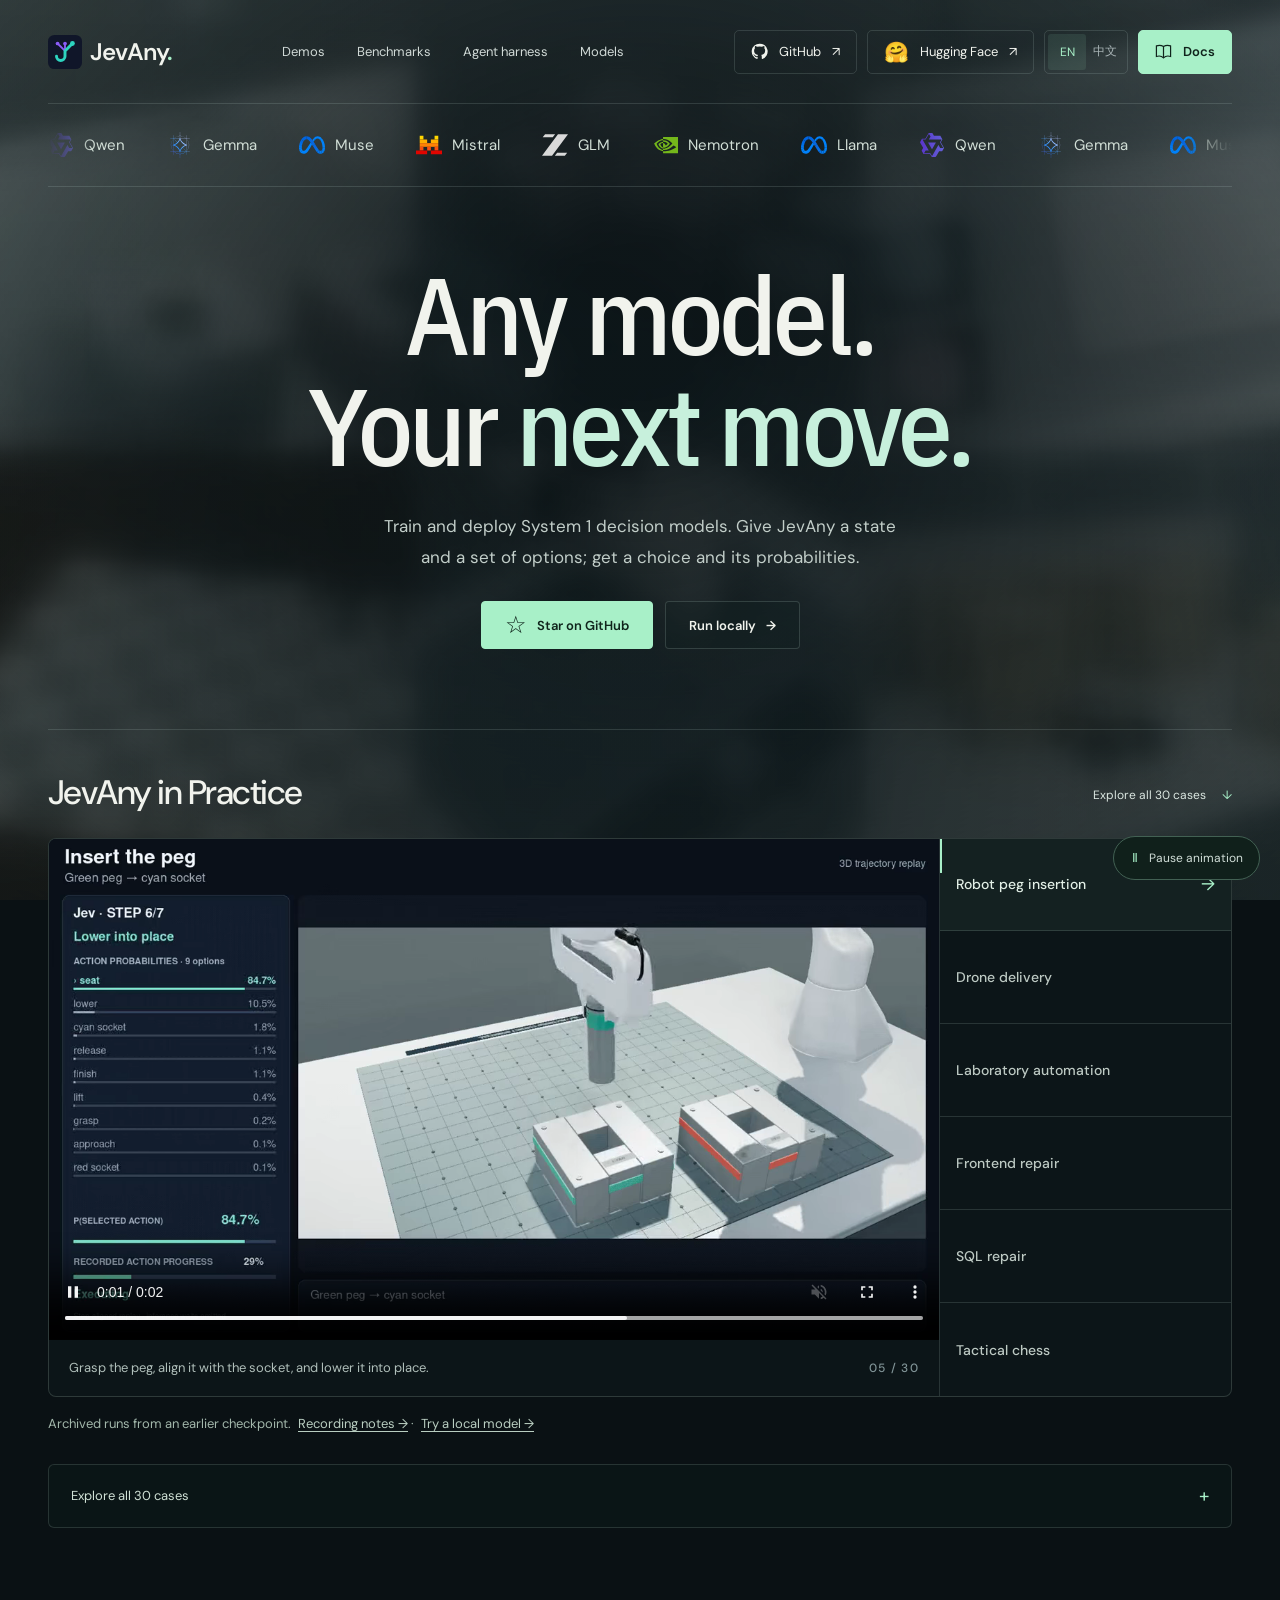
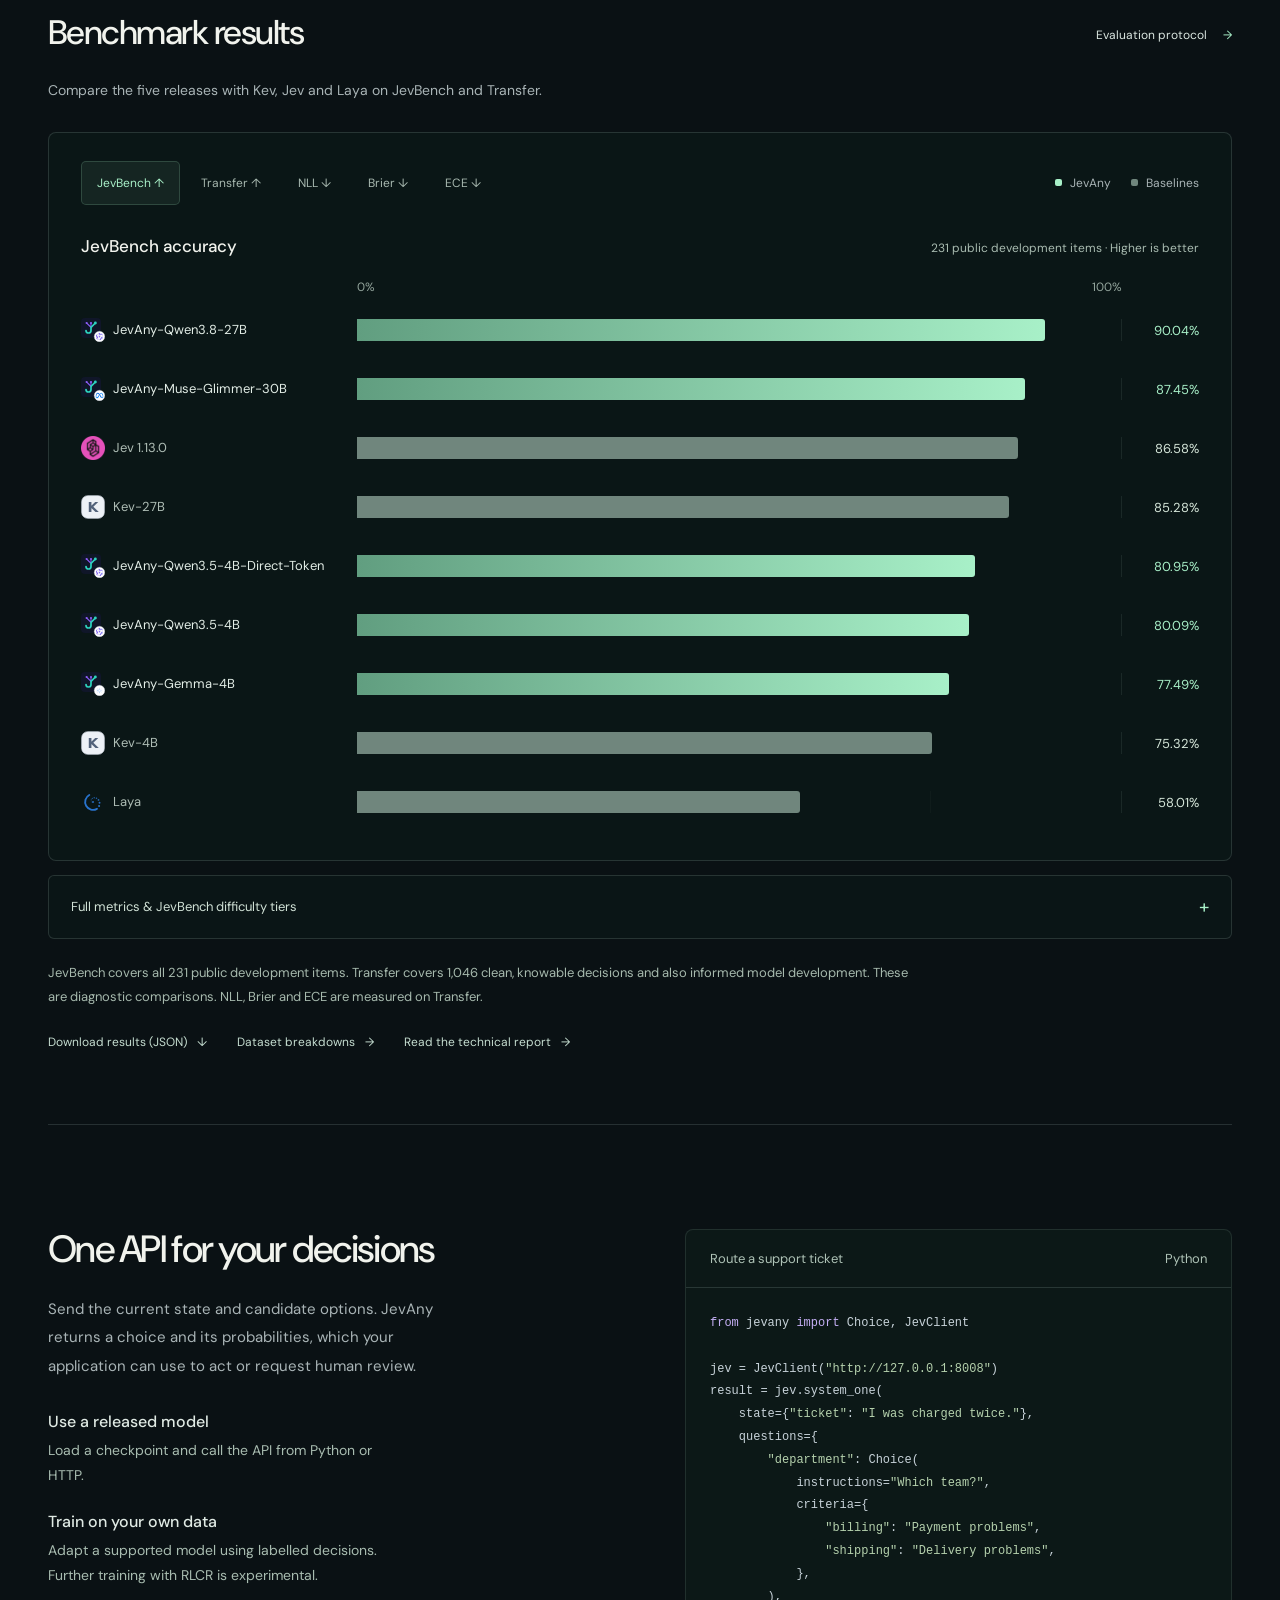
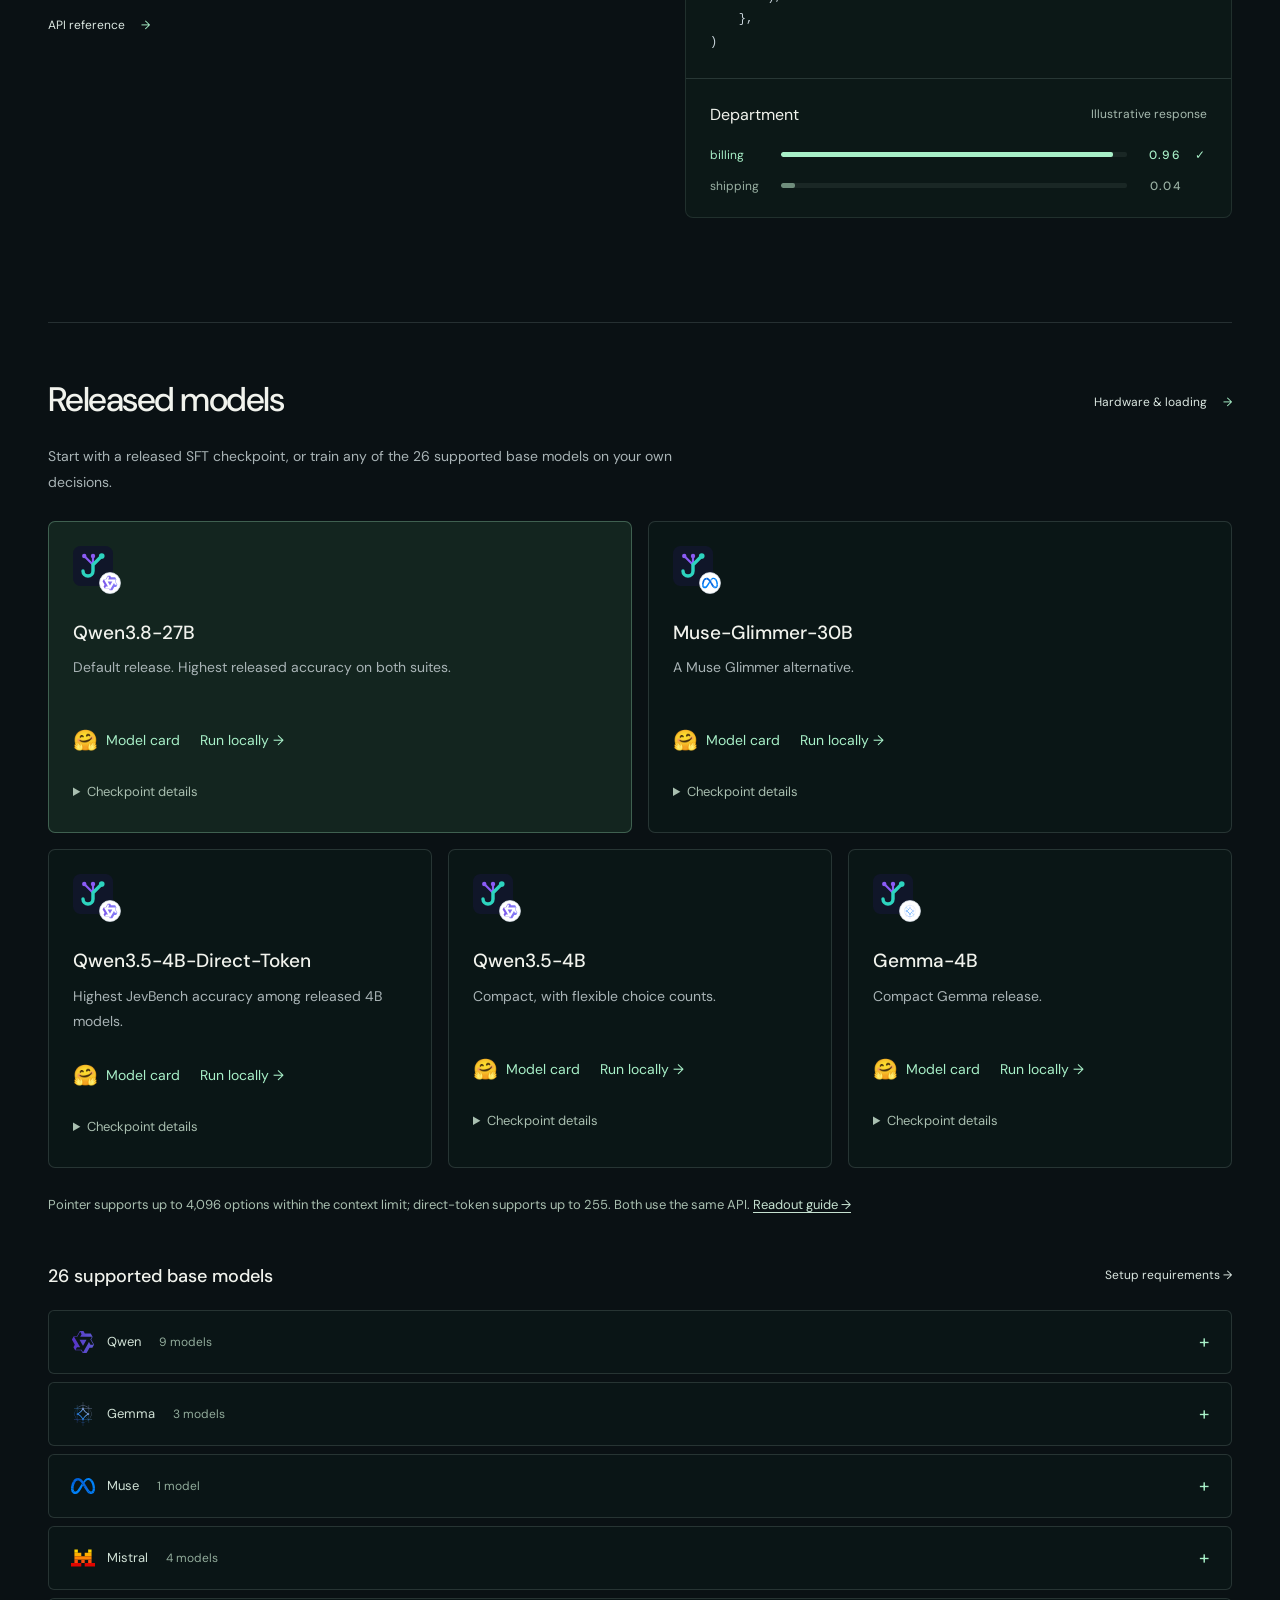
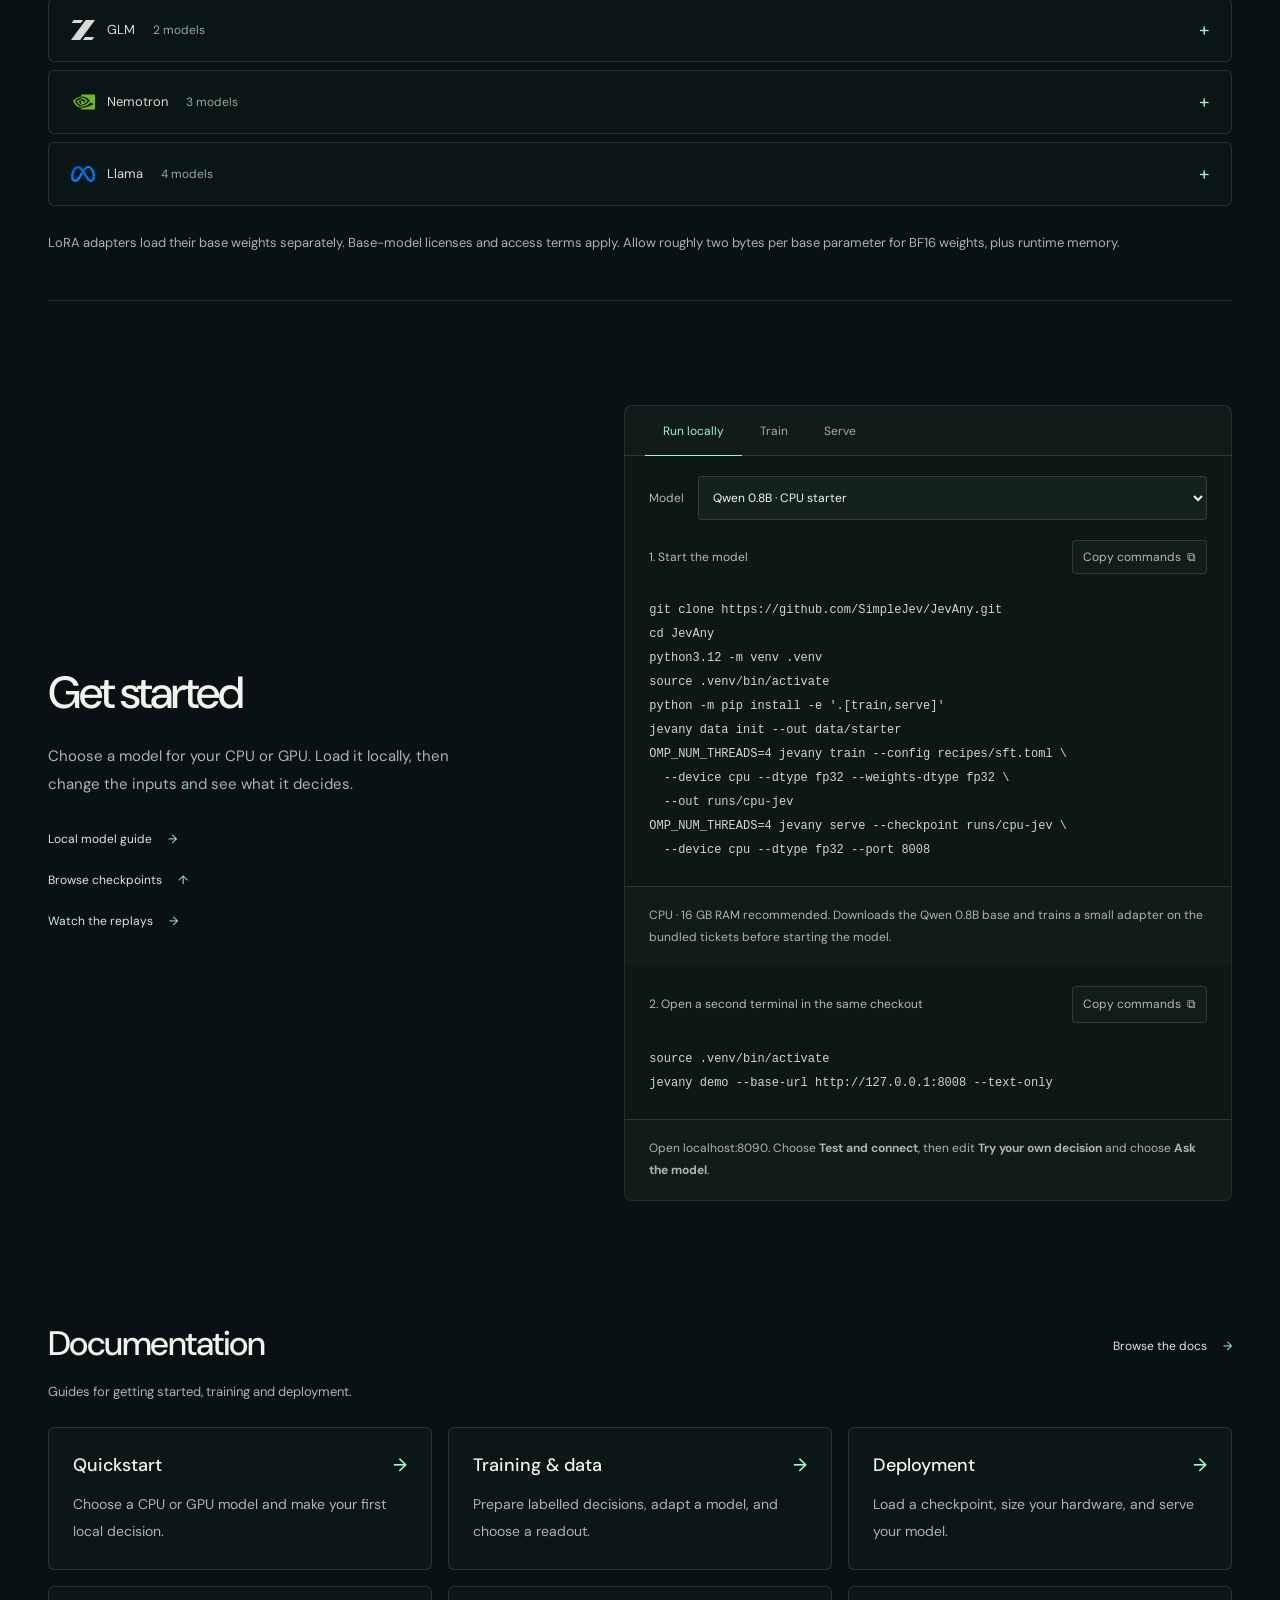
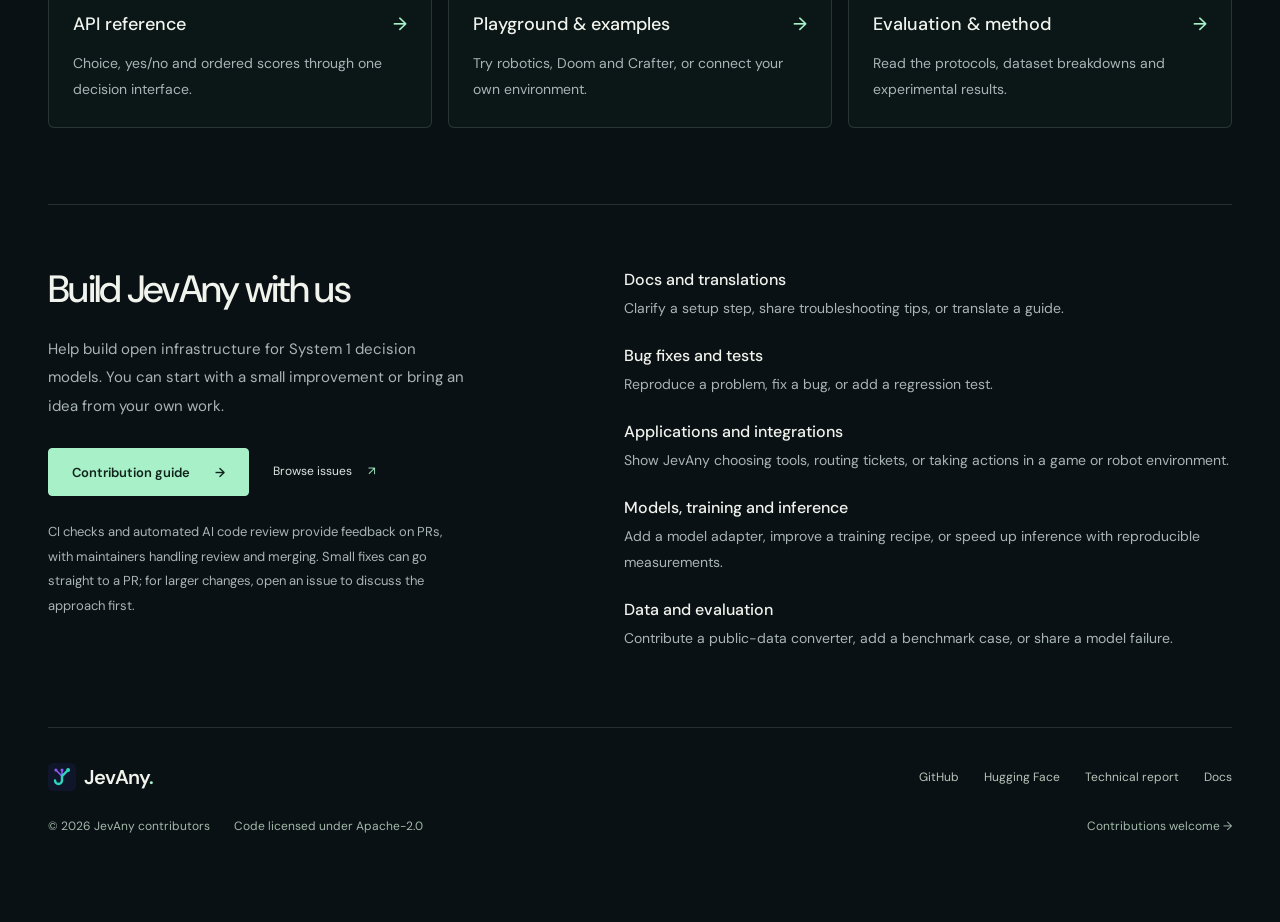
==== commit ab4dabcc: "Merge main and preserve harness links on the custom domain Resolve the English and Chinese README co" ====
--- a/site/index.html
+++ b/site/index.html
@@ -44,6 +44,7 @@
     <nav aria-label="Main navigation">
       <a href="#in-action">Demos</a>
       <a href="#benchmarks">Benchmarks</a>
+      <a href="agent-harness.html">Agent harness</a>
       <a href="#models">Models</a>
     </nav>
     <div class="header-links">
--- a/site/styles.css
+++ b/site/styles.css
@@ -0,0 +1,506 @@
+@font-face {
+  font-family: "DM Sans";
+  src: url("assets/fonts/dm-sans-latin.woff2") format("woff2");
+  font-style: normal;
+  font-weight: 100 1000;
+  font-display: swap;
+}
+@font-face {
+  font-family: "IBM Plex Sans Condensed";
+  src: url("assets/fonts/ibm-plex-sans-condensed-medium.woff2") format("woff2");
+  font-style: normal;
+  font-weight: 500;
+  font-display: swap;
+}
+
+:root {
+  color-scheme: dark;
+  --ink: #f1f3ed;
+  --muted: #a9b4b6;
+  --subtle: #819497;
+  --mint: #a8f0c8;
+  --line: rgba(210, 239, 229, .14);
+  --surface: #0a1114;
+  font-family: "DM Sans", "PingFang SC", "Microsoft YaHei", "Noto Sans CJK SC", sans-serif;
+  font-synthesis: none;
+}
+* { box-sizing: border-box; }
+html { scroll-behavior: smooth; scroll-padding-top: 32px; }
+body { margin: 0; color: var(--ink); background: var(--surface); isolation: isolate; }
+button, a { -webkit-tap-highlight-color: transparent; }
+a { color: inherit; text-decoration: none; }
+button { font: inherit; color: inherit; cursor: pointer; }
+button, video { max-width: 100%; }
+button:disabled { cursor: default; }
+button[hidden], [hidden] { display: none; }
+::selection { color: #091713; background: var(--mint); }
+:focus-visible { outline: 2px solid var(--mint); outline-offset: 5px; }
+h1, h2, h3, p { margin: 0; }
+h1, h2, h3 { font-weight: 500; }
+em { font-style: italic; }
+svg, img { display: block; }
+.wrap { max-width: 1240px; margin-inline: auto; width: calc(100% - 96px); }
+.mono, .eyebrow { font-family: "DM Sans", sans-serif; font-size: 12px; font-weight: 500; letter-spacing: .11em; }
+.eyebrow { line-height: 1.7; }
+.sr-only, .skip-link:not(:focus) { position: absolute; width: 1px; height: 1px; padding: 0; margin: -1px; overflow: hidden; clip-path: inset(50%); white-space: nowrap; }
+.skip-link:focus { position: fixed; top: 10px; left: 10px; z-index: 10; padding: 14px 20px; color: var(--surface); background: var(--mint); }
+.ambient { position: fixed; inset: 0; z-index: -1; overflow: hidden; pointer-events: none; background: #0b151a; }
+.ambient-poster, .ambient-video { position: absolute; inset: 0; width: 100%; height: 100%; object-fit: cover; }
+.ambient-poster img { width: 100%; height: 100%; object-fit: cover; }
+.ambient-video { opacity: 0; }
+.ambient-video.is-ready { opacity: 1; }
+.ambient-shade { position: absolute; inset: 0; background: radial-gradient(ellipse at 50% 35%, rgba(7, 15, 18, .9) 8%, rgba(7, 15, 18, .65) 58%, rgba(7, 15, 18, .4)), linear-gradient(0deg, #07101299, #07101211); }
+
+.site-header { display: flex; align-items: center; justify-content: space-between; height: 104px; border-bottom: 1px solid var(--line); }
+.brand { display: inline-flex; gap: 8px; align-items: center; font-size: 24px; font-weight: 600; letter-spacing: -1px; }
+.brand-period { color: var(--mint); }
+.site-header nav { display: flex; gap: 32px; align-items: center; font-size: 13px; color: #d0d9d6; }
+.site-header a, .site-footer a { transition: color .2s; }
+.site-header a:hover, .site-footer a:hover { color: var(--mint); }
+.header-links { display: flex; align-items: center; gap: 10px; }
+.header-link { display: flex; gap: 11px; align-items: center; font-size: 13px; padding: 0 16px; height: 44px; border: 1px solid var(--line); border-radius: 5px; white-space: nowrap; }
+.header-link svg { width: 17px; height: 17px; }
+.language-switch { display: inline-flex; align-items: center; border: 1px solid var(--line); border-radius: 5px; padding: 3px; }
+.language-switch a { display: grid; place-items: center; min-width: 38px; min-height: 36px; font-size: 12px; border-radius: 3px; color: var(--muted); }
+.language-switch a[aria-current] { color: var(--mint); background: #a8f0c81a; }
+.header-link.docs-link { background: var(--mint); color: #10241c; border-color: var(--mint); font-weight: 600; }
+.header-link.docs-link:hover { background: #c8fadb; color: #10241c; }
+.hero h1:lang(zh-CN) { font-family: inherit; font-size: clamp(40px, 6.5vw, 88px); line-height: 1.25; letter-spacing: -.025em; font-weight: 600; }
+.hero-description:lang(zh-CN) { max-width: 560px; text-wrap: balance; }
+h2:lang(zh-CN), h3:lang(zh-CN) { letter-spacing: 0; }
+.hero { text-align: center; padding-top: 76px; }
+.hero h1 { font-family: "IBM Plex Sans Condensed", sans-serif; margin-top: 0; font-size: clamp(80px, 8.5vw, 120px); line-height: 1.02; letter-spacing: -.035em; font-weight: 500; }
+.hero-accent { color: #c7f0dc; white-space: nowrap; }
+.hero-description { margin: 30px auto 0; max-width: 530px; color: #c2cec9; font-size: 17px; line-height: 1.8; }
+.hero-actions { display: flex; justify-content: center; gap: 12px; margin-top: 29px; }
+.button { display: inline-flex; min-height: 48px; align-items: center; justify-content: center; padding: 0 23px; gap: 25px; font-size: 13px; font-weight: 600; border-radius: 4px; border: 1px solid transparent; transition: background .2s, transform .2s; }
+.button:hover { transform: translateY(-2px); }
+.button.primary { color: #10241c; background: var(--mint); border-color: var(--mint); }
+.button.primary:hover { background: #c8fadb; }
+.button.secondary { background: #10202052; border-color: #c3e4d62d; gap: 10px; }
+.button.secondary:hover { background: #8ac2a31c; }
+.motion-toggle { position: fixed; right: 20px; bottom: 20px; z-index: 5; display: inline-flex; align-items: center; gap: 9px; border: 1px solid #426153; border-radius: 24px; padding: 10px 16px; background: #10201b; font-size: 12px; color: #d1ded8; min-height: 44px; }
+.motion-icon { width: 10px; color: var(--mint); }
+
+.showcase { padding-top: 24px; border-top: 1px solid var(--line); }
+.section-heading { display: flex; justify-content: space-between; align-items: end; gap: 24px; padding: 20px 0 26px; }
+h2 { font-size: 45px; line-height: 1.1; letter-spacing: -.045em; }
+.section-heading h2 { font-size: 34px; }
+.text-link { display: inline-flex; align-items: center; gap: 16px; padding-block: 6px; font-size: 12px; color: #dbe7e1; line-height: 1.6; }
+.text-link:hover { color: var(--mint); }
+.text-link > span { color: var(--mint); }
+.replay-shell { display: grid; grid-template-columns: minmax(0, 1fr) 292px; border: 1px solid #bddac630; border-radius: 8px; overflow: hidden; background: #0c1518; }
+.replay-main { min-width: 0; display: flex; flex-direction: column; }
+.player-picture { background: #0b121e; display: grid; place-items: center; flex: 1; }
+.player-picture video { width: 100%; aspect-ratio: 16 / 9; display: block; background: #0b121e; }
+.player-caption { display: flex; justify-content: space-between; gap: 20px; align-items: center; padding: 17px 20px; font-size: 13px; line-height: 1.7; color: #b0bfba; min-height: 56px; border-top: 1px solid var(--line); }
+.player-caption .mono { color: var(--subtle); font-size: 12px; white-space: nowrap; }
+.replay-choices { display: grid; grid-template-rows: repeat(6, 1fr); border-left: 1px solid var(--line); }
+.replay-choice { display: flex; gap: 13px; text-align: left; align-items: center; background: transparent; border: 0; border-bottom: 1px solid var(--line); padding: 16px; position: relative; transition: background .2s; min-height: 72px; }
+.replay-choice:last-child { border-bottom: 0; }
+.replay-choice strong { display: block; color: #bdc9c3; font-size: 14px; font-weight: 500; }
+.choice-arrow { color: var(--mint); opacity: 0; margin-left: auto; font-size: 18px; }
+.replay-choice:hover { background: #a8f0c808; }
+.replay-choice.is-active { background: #a8f0c80e; }
+.replay-choice.is-active::before { content: ""; position: absolute; inset: 0 auto 0 0; width: 2px; background: var(--mint); transform: scaleY(var(--replay-progress, 1)); transform-origin: top; pointer-events: none; }
+.replay-choice.is-active strong { color: #e3f0e7; }
+.replay-choice.is-active .choice-arrow { opacity: 1; }
+.replay-choice:focus-visible, .terminal-tabs button:focus-visible,
+#replay-video:focus-visible, #quickstart-panel:focus-visible,
+pre:focus-visible { outline-offset: -3px; }
+.replay-note, .noscript-note { font-size: 13px; color: #a2b7ab; line-height: 1.8; margin-top: 15px; max-width: 900px; }
+.replay-note a, .noscript-note a { color: #b9cec1; text-decoration: underline; text-underline-offset: 3px; margin-left: 4px; white-space: nowrap; }
+
+.how-section { display: grid; grid-template-columns: 1fr 1fr; gap: 90px; padding-block: 104px; }
+.how-copy h2 { font-size: 38px; }
+.section-description { color: var(--muted); font-size: 15px; line-height: 1.9; max-width: 420px; margin-top: 24px; }
+.steps { padding: 0; margin: 31px 0 22px; list-style: none; display: grid; gap: 22px; }
+.steps li { display: flex; gap: 20px; }
+.steps h3 { font-size: 16px; color: #e0eae4; margin-bottom: 6px; }
+.steps p { font-size: 14px; line-height: 1.8; color: #a8bcb0; max-width: 360px; }
+.api-visual { align-self: center; min-width: 0; border: 1px solid #a5bcad24; border-radius: 8px; background: #0c1817; }
+.api-top { display: flex; align-items: center; justify-content: space-between; padding: 20px 24px; border-bottom: 1px solid var(--line); color: #afc3b7; font-size: 13px; }
+pre { margin: 0; overflow-x: auto; tab-size: 4; }
+pre code { font-family: "SFMono-Regular", Consolas, "Liberation Mono", monospace; font-size: 12px; line-height: 1.9; }
+.api-code { padding: 24px; color: #c7d2d9; }
+.syntax-purple { color: #c5aff5; }
+.syntax-green { color: #b5d1ad; }
+.decision-output { padding: 25px 24px 23px; border-top: 1px solid var(--line); }
+.output-title { display: flex; justify-content: space-between; align-items: center; margin-bottom: 22px; gap: 12px; }
+.example-label { font-size: 12px; color: #a7bbb0; }
+.probability { display: grid; grid-template-columns: 57px 1fr 40px 12px; align-items: center; gap: 14px; font-size: 12px; color: var(--mint); margin-top: 15px; }
+.probability .mono { font-size: 12px; text-align: right; }
+.probability-track { height: 5px; border-radius: 2px; background: #d3e9da12; overflow: hidden; }
+.probability-track i { height: 100%; background: var(--mint); display: block; border-radius: 2px; }
+.probability.other { color: #9ab0a3; }
+.probability.other i { background: #6f8d7c; }
+.decision-output p { margin-top: 22px; font-size: 12px; color: #9aada0; }
+.model-section { border-top: 1px solid var(--line); border-bottom: 1px solid var(--line); padding-block: 35px; }
+.model-section > p { color: #a2b7ab; font-size: 13px; margin-top: 25px; line-height: 1.8; }
+
+.start-section { display: grid; grid-template-columns: 1fr 1.2fr; gap: 70px; align-items: center; padding-block: 104px; }
+.start-links { display: flex; flex-direction: column; align-items: start; gap: 10px; margin-top: 25px; }
+.terminal { min-width: 0; background: #0d1716; border: 1px solid #a5bcad24; border-radius: 8px; overflow: hidden; }
+.terminal-tabs { display: flex; align-items: center; border-bottom: 1px solid var(--line); background: #adceb306; padding-inline: 20px; }
+.terminal-tabs button { min-height: 50px; background: transparent; border: 0; padding: 16px 18px; border-bottom: 1px solid transparent; font-size: 12px; color: #9eafa4; margin-bottom: -1px; }
+.terminal-tabs button[aria-selected="true"] { color: var(--mint); border-bottom-color: var(--mint); }
+.model-picker { padding: 20px 24px 0; align-items: center; gap: 14px; }
+.model-picker:not([hidden]) { display: flex; }
+.model-picker label { font-size: 12px; color: #adbfaf; white-space: nowrap; }
+.model-picker select { min-width: 0; width: 100%; min-height: 44px; padding: 10px; font: inherit; font-size: 12px; color: var(--ink); background: #14221d; border: 1px solid var(--line); border-radius: 4px; }
+.model-picker select:focus-visible { outline: 2px solid var(--mint); outline-offset: 3px; }
+.terminal-label { display: flex; justify-content: space-between; align-items: center; gap: 12px; padding: 20px 24px 10px; color: #adbfaf; font-size: 12px; }
+.terminal-label button { flex-shrink: 0; border: 1px solid var(--line); background: #b8d9c207; font-size: 12px; padding: 8px 10px; border-radius: 4px; min-height: 34px; }
+.terminal-label button:hover { color: var(--mint); }
+.terminal-label button span[aria-hidden] { margin-left: 6px; }
+.terminal pre { padding: 14px 24px 24px; min-height: 226px; color: #c9dacd; }
+.terminal code { font-size: 12px; line-height: 2; }
+.demo-launch pre { min-height: 0; }
+.demo-launch .terminal-label { line-height: 1.6; }
+.recipe-note { padding: 18px 24px; font-size: 12px; color: #a6b9ab; line-height: 1.8; background: #a8f0c806; border-top: 1px solid var(--line); }
+.site-footer { padding-block: 35px 85px; border-top: 1px solid var(--line); }
+.footer-top { display: flex; align-items: center; gap: 28px; }
+.footer-top .brand { font-size: 20px; }
+.footer-top p { font-size: 12px; color: #95a89d; }
+.footer-top nav { display: flex; gap: 25px; margin-left: auto; color: #b7c5ba; font-size: 12px; }
+.footer-bottom { margin-top: 25px; display: flex; gap: 24px; color: #a3b9aa; font-size: 12px; line-height: 1.8; }
+.footer-bottom > :last-child { margin-left: auto; }
+
+@media (min-width: 1500px) {
+  .hero { padding-top: 95px; }
+}
+@media (max-width: 1100px) {
+  .wrap { width: calc(100% - 64px); }
+  .header-link { padding: 0 10px; min-width: 44px; justify-content: center; }
+  .header-link .link-label, .header-link .link-arrow { display: none; }
+  .replay-shell { grid-template-columns: minmax(0, 1fr) 240px; }
+  .replay-choice { padding: 13px; gap: 9px; }
+  .replay-choice strong { font-size: 12px; }
+  .choice-arrow { font-size: 14px; }
+  .how-section { gap: 45px; }
+  .start-section { gap: 35px; }
+  .footer-top { gap: 16px; }
+}
+@media (max-width: 800px) {
+  .site-header { height: 84px; }
+  .site-header nav { gap: 20px; font-size: 12px; }
+  .hero { padding-top: 65px; }
+  .hero h1 { font-size: clamp(57px, 11vw, 83px); }
+  .replay-shell { grid-template-columns: 1fr; }
+  .replay-choices { border-left: 0; border-top: 1px solid var(--line); grid-template-columns: repeat(3, 1fr); grid-template-rows: auto; }
+  .replay-choice { min-height: 68px; padding: 14px 10px; border-right: 1px solid var(--line); }
+  .replay-choice:last-child { border-bottom: 1px solid var(--line); }
+  .replay-choice:nth-child(3n) { border-right: 0; }
+  .replay-choice.is-active::before { inset: 0 0 auto; width: auto; height: 2px; transform: scaleX(var(--replay-progress, 1)); transform-origin: left; }
+  .how-section, .start-section { grid-template-columns: 1fr; gap: 38px; padding-block: 72px; }
+  .how-copy h2 br { display: none; }
+  .how-copy h2 { max-width: 540px; }
+  .section-description { max-width: 500px; }
+  .steps { grid-template-columns: repeat(2, 1fr); gap: 20px; }
+  .steps li { display: block; }
+  .api-code code { font-size: 12px; }
+  .start-copy h2 br { display: none; }
+  .start-links { flex-direction: row; gap: 24px; }
+  .footer-top { flex-wrap: wrap; }
+  .footer-top nav { width: 100%; margin-top: 8px; margin-left: 0; }
+}
+@media (max-width: 520px) {
+  .wrap { width: calc(100% - 40px); }
+  .site-header { height: 76px; }
+  .brand { font-size: 21px; gap: 5px; }
+  .brand img { width: 30px; height: 30px; }
+  .site-header nav { gap: 15px; font-size: 12px; margin-left: auto; margin-right: 20px; }
+  .hero { padding-top: 55px; }
+  .hero h1 { font-size: clamp(42px, 13vw, 72px); margin-top: 0; line-height: 1.06; }
+  .hero-description { font-size: 15px; line-height: 1.9; margin-top: 22px; max-width: 320px; }
+  .hero-actions { gap: 9px; margin-top: 25px; }
+  .button { font-size: 13px; min-height: 48px; padding-inline: 16px; gap: 12px; }
+  .button.secondary { gap: 7px; }
+  .motion-toggle { font-size: 12px; padding: 7px 10px; white-space: nowrap; }
+  .showcase { padding-top: 16px; }
+  .section-heading { display: block; padding-top: 16px; padding-bottom: 20px; }
+  .section-heading h2 { font-size: 28px; }
+  .section-heading .text-link { margin-top: 12px; font-size: 12px; }
+  .player-caption { padding: 12px; font-size: 12px; line-height: 1.7; gap: 12px; min-height: 64px; }
+  .player-caption .mono { font-size: 12px; }
+  .replay-choice { min-height: 62px; padding: 12px 9px; gap: 7px; }
+  .replay-choice strong { font-size: 12px; line-height: 1.5; }
+  .choice-arrow { display: none; }
+  .replay-note { font-size: 12px; margin-top: 12px; line-height: 1.9; }
+  .replay-note a { white-space: normal; }
+  .how-section, .start-section { padding-block: 58px; gap: 32px; }
+  .how-copy h2, .start-copy h2 { font-size: 38px; }
+  .section-description { font-size: 14px; margin-top: 20px; }
+  .steps { display: grid; grid-template-columns: 1fr; gap: 21px; margin-top: 27px; }
+  .steps li { display: flex; gap: 18px; }
+  .steps h3 { font-size: 15px; }
+  .steps p { font-size: 14px; max-width: 260px; }
+  .how-copy .text-link { font-size: 12px; }
+  .api-top { padding: 17px; }
+  .api-code { padding: 18px 16px; }
+  .api-code code { font-size: 12px; }
+  .decision-output { padding: 22px 17px; }
+  .probability { gap: 10px; grid-template-columns: 52px 1fr 34px 10px; font-size: 12px; }
+  .decision-output p { font-size: 12px; }
+  .model-section { padding-block: 27px; }
+  .model-section > p { font-size: 12px; line-height: 1.9; }
+  .start-links { gap: 18px; flex-wrap: wrap; }
+  .start-links .text-link { font-size: 12px; gap: 8px; }
+  .terminal-tabs { padding-inline: 10px; }
+  .terminal-tabs button { padding-inline: 16px; font-size: 12px; min-height: 47px; }
+  .terminal-label { padding: 16px 16px 5px; }
+  .model-picker { padding: 16px 16px 0; gap: 10px; }
+  .terminal pre { padding: 13px 16px 20px; min-height: 190px; }
+  .demo-launch pre { min-height: 0; }
+  .terminal code { font-size: 12px; }
+  .recipe-note { padding: 16px; font-size: 12px; }
+  .site-footer { padding-top: 30px; }
+  .footer-top { gap: 8px 14px; }
+  .footer-top p { font-size: 12px; }
+  .footer-top nav { gap: 22px; font-size: 12px; margin-top: 12px; }
+  .footer-bottom { font-size: 12px; gap: 10px; flex-wrap: wrap; margin-top: 24px; }
+  .footer-bottom > :last-child { margin-left: 0; width: 100%; }
+}
+@media (prefers-reduced-motion: reduce) {
+  html { scroll-behavior: auto; }
+  *, *::before, *::after { transition-duration: 0s !important; animation: none !important; }
+}
+html.motion-paused { scroll-behavior: auto; }
+
+/* The logo strip and videos share the same motion control. */
+.model-ribbon { display: flex; gap: 38px; align-items: center; padding-block: 22px; border-bottom: 1px solid var(--line); }
+.model-marquee { overflow: auto; min-width: 0; scrollbar-width: none; flex: 1; }
+.model-track { display: flex; width: max-content; }
+.model-group { display: flex; align-items: center; gap: 42px; padding: 6px 42px 6px 0; }
+.model-group a { display: flex; align-items: center; gap: 10px; font-size: 15px; white-space: nowrap; color: #d1ded6; }
+.model-group a:hover { color: var(--mint); }
+.model-group img { object-fit: contain; }
+img[src$="/zai.svg"] { filter: invert(.85); }
+.motion-ready .model-marquee { mask-image: linear-gradient(90deg, transparent, #000 4%, #000 96%, transparent); overflow: hidden; }
+.motion-ready .model-track { animation: model-scroll 34s linear infinite; }
+.model-marquee:hover .model-track, .model-marquee:focus-within .model-track,
+.motion-paused .model-track, .models-offscreen .model-track { animation-play-state: paused; }
+.model-marquee:has(a:focus-visible) { mask-image: none; overflow: auto; }
+.model-marquee:has(a:focus-visible) .model-track { animation: none; }
+@keyframes model-scroll { to { transform: translateX(-33.333333%); } }
+.hero { padding-block: 72px 80px; }
+.star-button { gap: 10px; }
+.star-icon { font-size: 24px; line-height: 1; }
+.motion-toggle { min-height: 44px; }
+
+.benchmark-section { padding-block: 66px; border-bottom: 1px solid var(--line); }
+.benchmark-intro { max-width: 670px; color: var(--muted); font-size: 14px; line-height: 1.9; margin-bottom: 28px; }
+.benchmark-panel { background: #0b1717ed; border: 1px solid var(--line); border-radius: 8px; padding: 28px 32px 30px; }
+.benchmark-toolbar { display: flex; align-items: center; justify-content: space-between; gap: 24px; flex-wrap: wrap; }
+.metric-buttons { display: flex; gap: 5px; flex-wrap: wrap; }
+.metric-buttons button { font-size: 12px; border: 1px solid transparent; background: transparent; border-radius: 5px; min-height: 44px; padding: 10px 15px; color: #a7b8af; }
+.metric-buttons button:hover { color: var(--ink); }
+.metric-buttons button[aria-pressed="true"] { color: var(--mint); background: #a8f0c812; border-color: #a8f0c82e; }
+.chart-legend { display: flex; align-items: center; gap: 8px; font-size: 12px; color: var(--muted); }
+.chart-legend i { width: 7px; height: 7px; background: var(--mint); border-radius: 2px; }
+.chart-legend i:last-of-type { margin-left: 12px; background: #70867d; }
+.chart-heading { display: flex; flex-wrap: wrap; align-items: baseline; justify-content: space-between; gap: 12px; margin: 30px 0 22px; }
+.chart-heading h3 { font-size: 17px; }
+.chart-heading p { color: #a8bbb0; font-size: 12px; }
+.chart-axis { display: flex; justify-content: space-between; margin: 0 77px 8px 276px; color: #93a59c; font-size: 12px; }
+.benchmark-chart { list-style: none; margin: 0; padding: 0; display: grid; gap: 4px; }
+.benchmark-row { display: grid; grid-template-columns: 260px minmax(0, 1fr) 61px; align-items: center; gap: 16px; min-height: 55px; }
+.benchmark-model { display: flex; align-items: center; gap: 8px; min-width: 0; font-size: 13px; color: #e1ece5; line-height: 1.5; }
+.benchmark-model img { width: 24px; height: 24px; flex: 0 0 24px; object-fit: contain; }
+.benchmark-model > span { min-width: 0; overflow-wrap: anywhere; }
+.benchmark-track { height: 22px; background: repeating-linear-gradient(90deg, #b6dac508 0, #b6dac508 1px, transparent 1px, transparent 25%); border-right: 1px solid #b6dac512; }
+.benchmark-track i { display: block; height: 100%; background: linear-gradient(90deg, #619e80, var(--mint)); border-radius: 0 3px 3px 0; transition: width .4s ease; }
+.benchmark-row.baseline .benchmark-track i { background: #70867d; }
+.benchmark-row.baseline .benchmark-model { color: #aebdb5; }
+.benchmark-value { font-size: 13px; font-variant-numeric: tabular-nums; text-align: right; color: #d6e7da; }
+.ours .benchmark-value { color: var(--mint); }
+.benchmark-note { font-size: 13px; line-height: 1.9; color: #a6b9ad; margin-top: 22px; max-width: 880px; }
+.benchmark-links { display: flex; flex-wrap: wrap; gap: 10px 30px; margin-top: 16px; font-size: 12px; color: #c5ddd0; }
+.benchmark-links a { padding-block: 8px; }
+.benchmark-links a:hover { color: var(--mint); }
+.benchmark-links span { margin-left: 7px; }
+.disclosure { border: 1px solid var(--line); border-radius: 6px; background: #0b1717d9; }
+.disclosure summary { list-style: none; cursor: pointer; display: flex; align-items: center; gap: 12px; min-height: 62px; padding: 18px 22px; font-size: 13px; color: #d0e1d6; }
+.disclosure summary::-webkit-details-marker { display: none; }
+.disclosure summary > span:last-child { margin-left: auto; font-size: 19px; color: var(--mint); }
+.disclosure[open] > summary > span:last-child { transform: rotate(45deg); }
+.disclosure[open] > summary { border-bottom: 1px solid var(--line); }
+.disclosure summary:hover { color: var(--mint); }
+.benchmark-table { margin-top: 14px; }
+.table-scroll { overflow-x: auto; max-width: 100%; }
+.table-scroll:focus-visible { outline-offset: -2px; }
+table { width: 100%; border-collapse: collapse; font-size: 12px; line-height: 1.7; text-align: left; }
+th, td { padding: 13px 18px; border-bottom: 1px solid var(--line); }
+th { font-weight: 500; color: #d4e7d8; }
+td { color: #afc2b6; font-variant-numeric: tabular-nums; }
+thead th { background: #a8f0c809; white-space: nowrap; }
+caption { padding: 16px 18px; text-align: left; color: #adbcaf; font-size: 12px; }
+.benchmark-table table { white-space: nowrap; }
+.benchmark-table td { text-align: right; }
+.benchmark-table tbody tr:first-child { background: #a8f0c808; }
+.case-library { margin-top: 28px; }
+.case-grid { display: grid; grid-template-columns: repeat(3, minmax(0, 1fr)); gap: 20px; padding: 22px; }
+.case-card { min-width: 0; background: #102020; border: 1px solid var(--line); border-radius: 5px; overflow: hidden; }
+.case-card:hover, .case-card.is-active { border-color: #a8f0c880; }
+.case-card img { width: 100%; height: auto; aspect-ratio: 16 / 9; object-fit: cover; }
+.case-card-title { display: flex; justify-content: space-between; gap: 12px; font-size: 13px; padding: 15px 16px 8px; color: #dcece1; }
+.case-card-title > span { color: var(--mint); }
+.case-card-description { display: block; font-size: 12px; color: var(--muted); line-height: 1.8; padding: 0 16px 18px; }
+
+.model-section { padding-block: 38px 46px; }
+.model-section > .benchmark-intro { color: var(--muted); font-size: 14px; margin: 0 0 26px; }
+.checkpoint-grid { display: grid; grid-template-columns: repeat(6, minmax(0, 1fr)); gap: 16px; }
+.checkpoint-card { grid-column: span 2; padding: 24px; border: 1px solid var(--line); border-radius: 7px; background: #0b1717ed; display: flex; flex-wrap: wrap; align-content: start; align-items: center; }
+.checkpoint-card:nth-child(-n+2) { grid-column: span 3; }
+.checkpoint-card:first-child { border-color: #a8f0c84a; background: #152821eb; }
+.checkpoint-card h3 { width: 100%; font-size: 19px; margin-top: 25px; line-height: 1.5; }
+.checkpoint-card p { width: 100%; color: var(--muted); font-size: 14px; line-height: 1.8; margin: 8px 0 20px; min-height: 44px; }
+.checkpoint-card code { display: block; font-size: 12px; line-height: 1.8; color: #bbd3c4; overflow-wrap: anywhere; padding: 10px 12px; background: #030c0c55; border-radius: 4px; user-select: all; }
+.checkpoint-card a { display: inline-flex; align-items: center; gap: 8px; font-size: 14px; color: var(--mint); padding-block: 8px; }
+.checkpoint-card a + a { margin-left: 20px; }
+.hf-mark { font-size: 20px; }
+.checkpoint-details { width: 100%; margin-top: 14px; font-size: 13px; color: #a9bfb0; }
+.checkpoint-details summary { cursor: pointer; padding-block: 8px; }
+.checkpoint-details p { min-height: 0; font-size: 13px; margin-block: 8px; }
+.model-section > .readout-note { font-size: 13px; color: #a9bfb0; }
+.readout-note a { color: #c6e2d1; text-decoration: underline; text-underline-offset: 3px; }
+.support-list { margin-top: 44px; }
+.support-heading { display: flex; align-items: center; justify-content: space-between; gap: 20px; margin-bottom: 18px; }
+.support-heading h3 { font-size: 18px; }
+.family-details + .family-details { margin-top: 8px; }
+.family-details summary small { color: #91ab9b; font-size: 12px; margin-left: 6px; }
+.family-details td { white-space: nowrap; }
+.family-details th code { overflow-wrap: anywhere; font-size: 12px; }
+.docs-section { padding-block: 0 76px; }
+.documentation-note { color: var(--muted); font-size: 13px; line-height: 1.8; margin: -8px 0 24px; }
+.doc-cards { display: grid; grid-template-columns: repeat(3, minmax(0, 1fr)); gap: 16px; }
+.doc-cards a { padding: 24px; border: 1px solid var(--line); border-radius: 6px; background: #0b1717; }
+.doc-cards a:hover { border-color: #a8f0c870; }
+.doc-cards h3 { display: flex; gap: 16px; justify-content: space-between; font-size: 18px; margin: 0 0 12px; line-height: 1.5; }
+.doc-cards h3 span { color: var(--mint); }
+.doc-cards p { font-size: 14px; line-height: 1.9; color: var(--muted); }
+.doc-cards p:lang(zh-CN) { text-wrap: pretty; }
+
+.contribute-section { display: grid; grid-template-columns: 1fr 1.2fr; gap: 70px; padding-block: 64px 76px; border-top: 1px solid var(--line); }
+.contribute-section h2 { font-size: 38px; }
+.contribute-actions { display: flex; flex-wrap: wrap; align-items: center; gap: 16px 24px; margin-top: 28px; }
+.contribute-review { color: var(--muted); font-size: 13px; line-height: 1.9; margin-top: 24px; max-width: 420px; }
+.contribute-list { list-style: none; margin: 0; padding: 0; display: grid; gap: 24px; }
+.contribute-list h3 { font-size: 16px; margin-bottom: 6px; }
+.contribute-list p { color: var(--muted); font-size: 14px; line-height: 1.8; }
+
+.docs-page { background: #0a1315; }
+.docs-layout { display: grid; grid-template-columns: 205px minmax(0, 1fr); gap: 65px; padding-block: 45px 80px; }
+.docs-sidebar { align-self: start; position: sticky; top: 24px; font-size: 12px; max-height: calc(100vh - 48px); overflow: auto; }
+.docs-sidebar > nav { display: grid; gap: 3px; padding-block: 22px; }
+.docs-sidebar nav a { padding: 10px 12px; color: #aebeb3; border-radius: 4px; }
+.docs-sidebar nav a[aria-current], .docs-sidebar nav a:hover { color: var(--mint); background: #a8f0c80d; }
+.doc-toc { border-top: 1px solid var(--line); padding-top: 18px; line-height: 1.8; color: #a9bfb1; }
+.doc-toc summary { cursor: pointer; }
+.doc-toc ul { padding-left: 17px; }
+.doc-toc li { margin-block: 8px; }
+.doc-content { min-width: 0; font-size: 14px; line-height: 1.85; color: #beccc3; overflow-wrap: anywhere; }
+.doc-content > .eyebrow { color: var(--mint); font-size: 12px; }
+.doc-content h1 { color: var(--ink); font-size: 40px; line-height: 1.2; letter-spacing: -.035em; margin: 14px 0 32px; }
+.doc-content h2 { color: var(--ink); font-size: 25px; line-height: 1.4; margin: 42px 0 18px; letter-spacing: -.02em; }
+.doc-content h3 { color: var(--ink); font-size: 18px; margin: 26px 0 15px; }
+.doc-content p { margin-block: 18px; }
+.doc-content a { color: var(--mint); text-decoration: underline; text-underline-offset: 3px; }
+.doc-content a:hover { color: #e0f7e8; }
+.doc-content pre { padding: 22px; border: 1px solid var(--line); border-radius: 6px; background: #061011; margin: 22px 0; overflow-wrap: normal; }
+.doc-content pre code { font-size: 12px; }
+.doc-content code { font-size: .9em; color: #d8e9dc; }
+.doc-content img { max-width: 100%; height: auto; margin-inline: auto; }
+.doc-video { display: block; width: 100%; margin-block: 18px; border-radius: 6px; }
+.doc-content .table-scroll { margin-block: 22px; border: 1px solid var(--line); border-radius: 6px; background: #06101155; }
+.doc-content table { font-size: 12px; }
+.doc-content td, .doc-content th { min-width: 90px; }
+.doc-content blockquote { padding-left: 20px; border-left: 2px solid var(--mint); margin: 20px 0; }
+.docs-page .site-footer { border-top: 1px solid var(--line); display: flex; justify-content: space-between; gap: 20px; font-size: 12px; color: #b6cbbc; }
+
+@media (max-width: 1100px) {
+  .checkpoint-card { padding: 20px; }
+  .checkpoint-card h3 { font-size: 17px; }
+  .benchmark-row { grid-template-columns: 230px minmax(0, 1fr) 60px; }
+  .chart-axis { margin-left: 246px; }
+  .docs-layout { gap: 35px; grid-template-columns: 175px minmax(0, 1fr); }
+}
+@media (max-width: 800px) {
+  .site-header { height: auto; min-height: 104px; flex-wrap: wrap; padding-block: 16px 10px; gap: 12px; }
+  .site-header nav { order: 3; width: 100%; justify-content: space-between; }
+  .site-header nav a { padding-block: 8px; }
+  .site-header nav { gap: 17px; font-size: 12px; }
+  .model-ribbon { padding-block: 16px; }
+  .model-group { gap: 32px; padding-right: 32px; }
+  .model-group a { font-size: 14px; }
+  .hero { padding-top: 48px; }
+  .benchmark-panel { padding: 22px; }
+  .checkpoint-grid { grid-template-columns: repeat(2, minmax(0, 1fr)); }
+  .checkpoint-card, .checkpoint-card:nth-child(-n+2) { grid-column: auto; }
+  .checkpoint-card:first-child { grid-column: 1 / -1; }
+  .checkpoint-card p { min-height: 44px; }
+  .doc-cards, .case-grid { grid-template-columns: repeat(2, minmax(0, 1fr)); }
+  .contribute-section { grid-template-columns: 1fr; gap: 38px; }
+  .docs-layout { grid-template-columns: 1fr; padding-top: 22px; }
+  .docs-sidebar { position: static; max-height: none; }
+  .docs-sidebar > nav { display: flex; overflow-x: auto; padding-block: 12px; gap: 4px; }
+  .docs-sidebar nav a { white-space: nowrap; min-height: 44px; }
+  .doc-toc { font-size: 12px; }
+}
+@media (max-width: 540px) {
+  .site-header { height: auto; min-height: 96px; flex-wrap: wrap; padding-block: 15px 12px; gap: 16px; }
+  .site-header nav { order: 3; width: 100%; justify-content: space-between; font-size: 12px; gap: 12px; margin: 0; }
+  .site-header nav a { padding-block: 8px; }
+  .header-links { gap: 6px; margin-left: auto; }
+  .header-links .social-link { display: none; }
+  .header-link.docs-link { padding-inline: 12px; }
+  .docs-link svg { display: none; }
+  .language-switch a { min-width: 36px; min-height: 36px; }
+  .footer-top nav { flex-wrap: wrap; gap: 12px 20px; }
+  .model-ribbon { padding-block: 14px; }
+  .model-group { gap: 28px; padding-right: 28px; }
+  .model-group a { font-size: 13px; }
+  .model-group img { width: 23px; height: 23px; }
+  .hero { padding-block: 48px 56px; }
+  .hero-actions { flex-wrap: wrap; }
+  .motion-toggle { right: 12px; bottom: 12px; }
+  .benchmark-section { padding-block: 35px 42px; }
+  .benchmark-intro, .model-section > .benchmark-intro { font-size: 14px; }
+  .benchmark-panel { padding: 15px 12px 20px; }
+  .benchmark-toolbar { gap: 14px; }
+  .metric-buttons { gap: 1px; }
+  .metric-buttons button { padding: 8px 9px; font-size: 12px; }
+  .chart-legend { font-size: 12px; }
+  .chart-heading { margin-block: 23px 18px; gap: 6px; }
+  .chart-heading h3 { font-size: 15px; }
+  .chart-heading p { font-size: 12px; line-height: 1.7; }
+  .benchmark-row { grid-template-columns: minmax(0, 1fr) 48px; gap: 6px 8px; min-height: 0; padding-block: 10px; }
+  .benchmark-model { font-size: 12px; }
+  .benchmark-row .benchmark-model { grid-column: 1 / -1; }
+  .benchmark-value { font-size: 12px; }
+  .benchmark-track { height: 17px; }
+  .chart-axis { margin-left: 0; margin-right: 56px; font-size: 12px; }
+  .disclosure summary { font-size: 12px; padding: 15px; }
+  .benchmark-note { font-size: 12px; }
+  .benchmark-links { gap: 3px 18px; font-size: 12px; }
+  .case-grid, .doc-cards, .checkpoint-grid { grid-template-columns: 1fr; }
+  .case-grid { padding: 15px; gap: 15px; }
+  .checkpoint-card:first-child { grid-column: auto; }
+  .checkpoint-card p { min-height: 0; }
+  .checkpoint-card h3 { font-size: 20px; }
+  .checkpoint-card a { min-height: 44px; display: flex; align-items: center; }
+  .support-heading { align-items: start; flex-direction: column; gap: 6px; }
+  .support-heading h3 { font-size: 17px; }
+  .family-details summary small { font-size: 12px; }
+  .family-details td, .family-details th { padding: 12px; }
+  .docs-section { padding-bottom: 48px; }
+  .contribute-section { padding-block: 40px 48px; }
+  .contribute-section h2 { font-size: 30px; }
+  .doc-cards a { padding: 22px; }
+  .doc-cards h3 { margin-top: 14px; }
+  .doc-content { font-size: 13px; }
+  .doc-content h1 { font-size: 32px; }
+  .doc-content h2 { font-size: 23px; }
+  .doc-content pre { padding: 16px; }
+  .doc-content pre code { font-size: 12px; }
+}
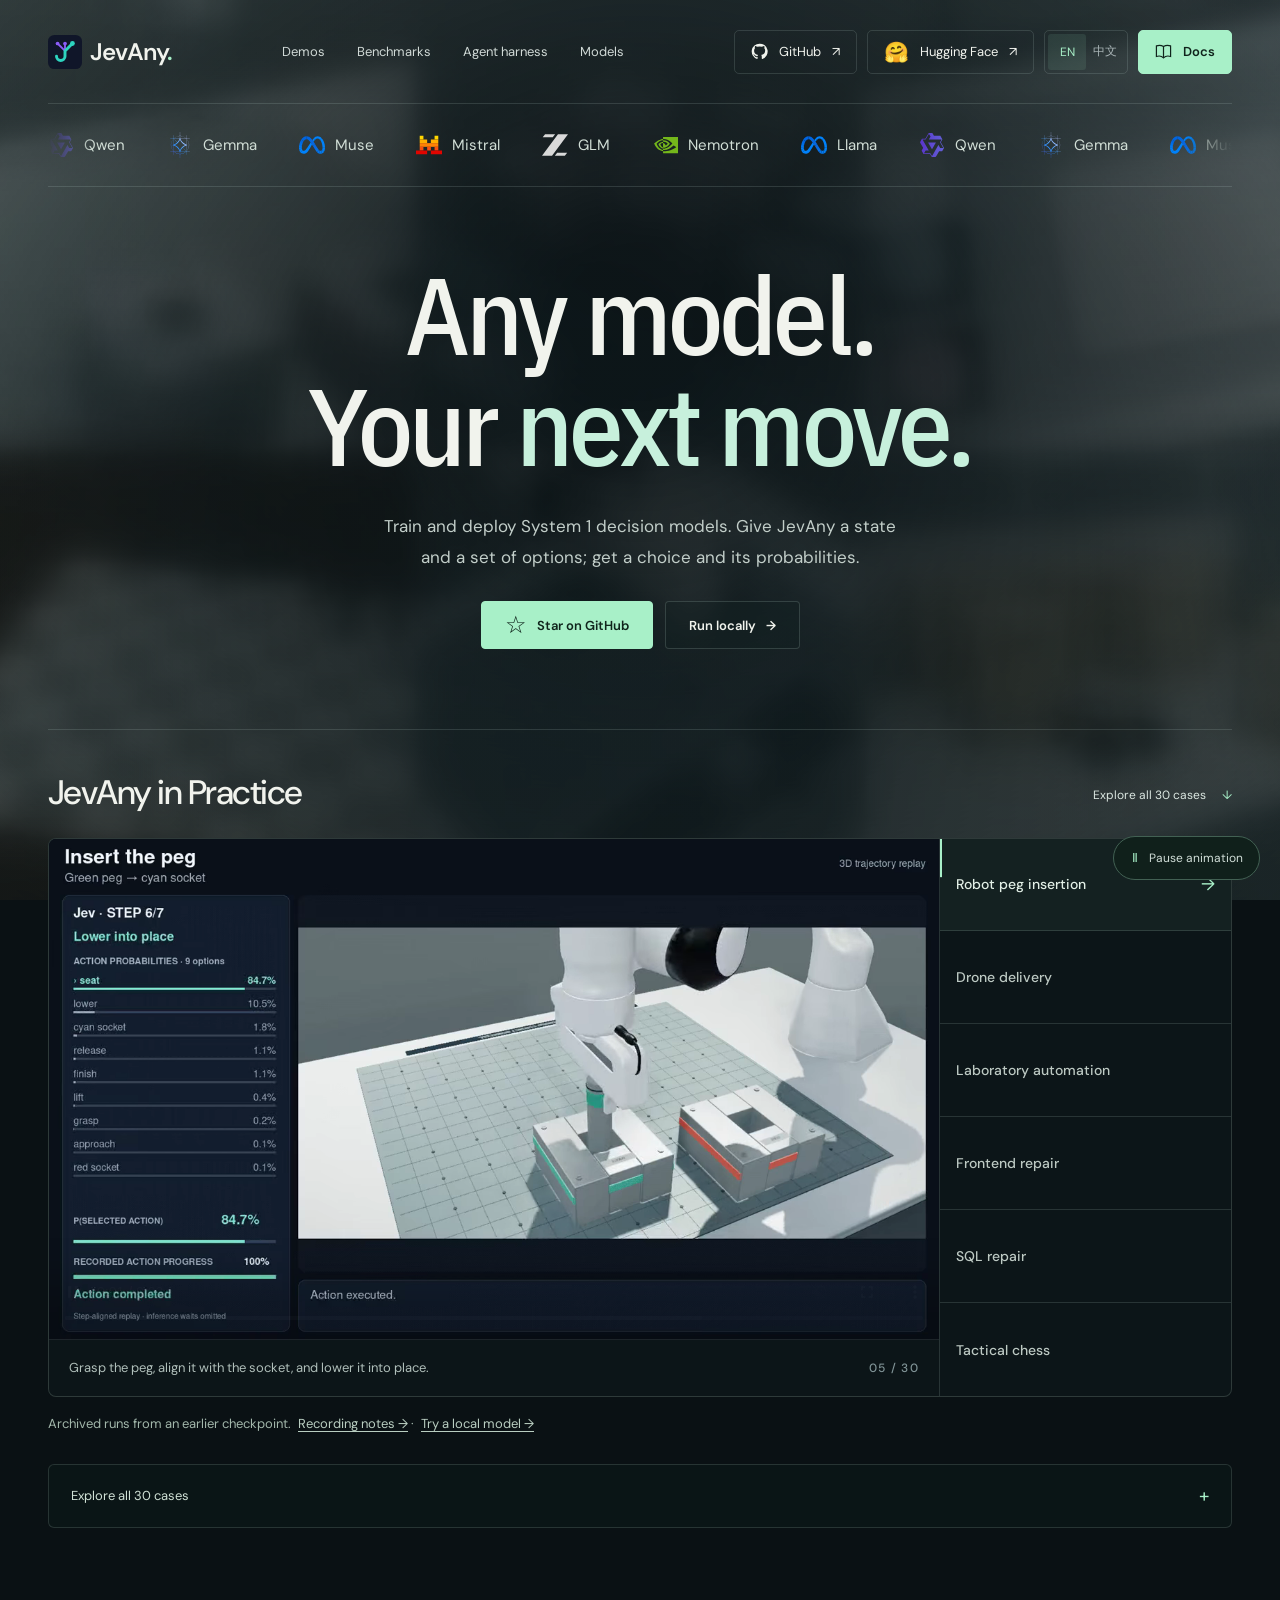
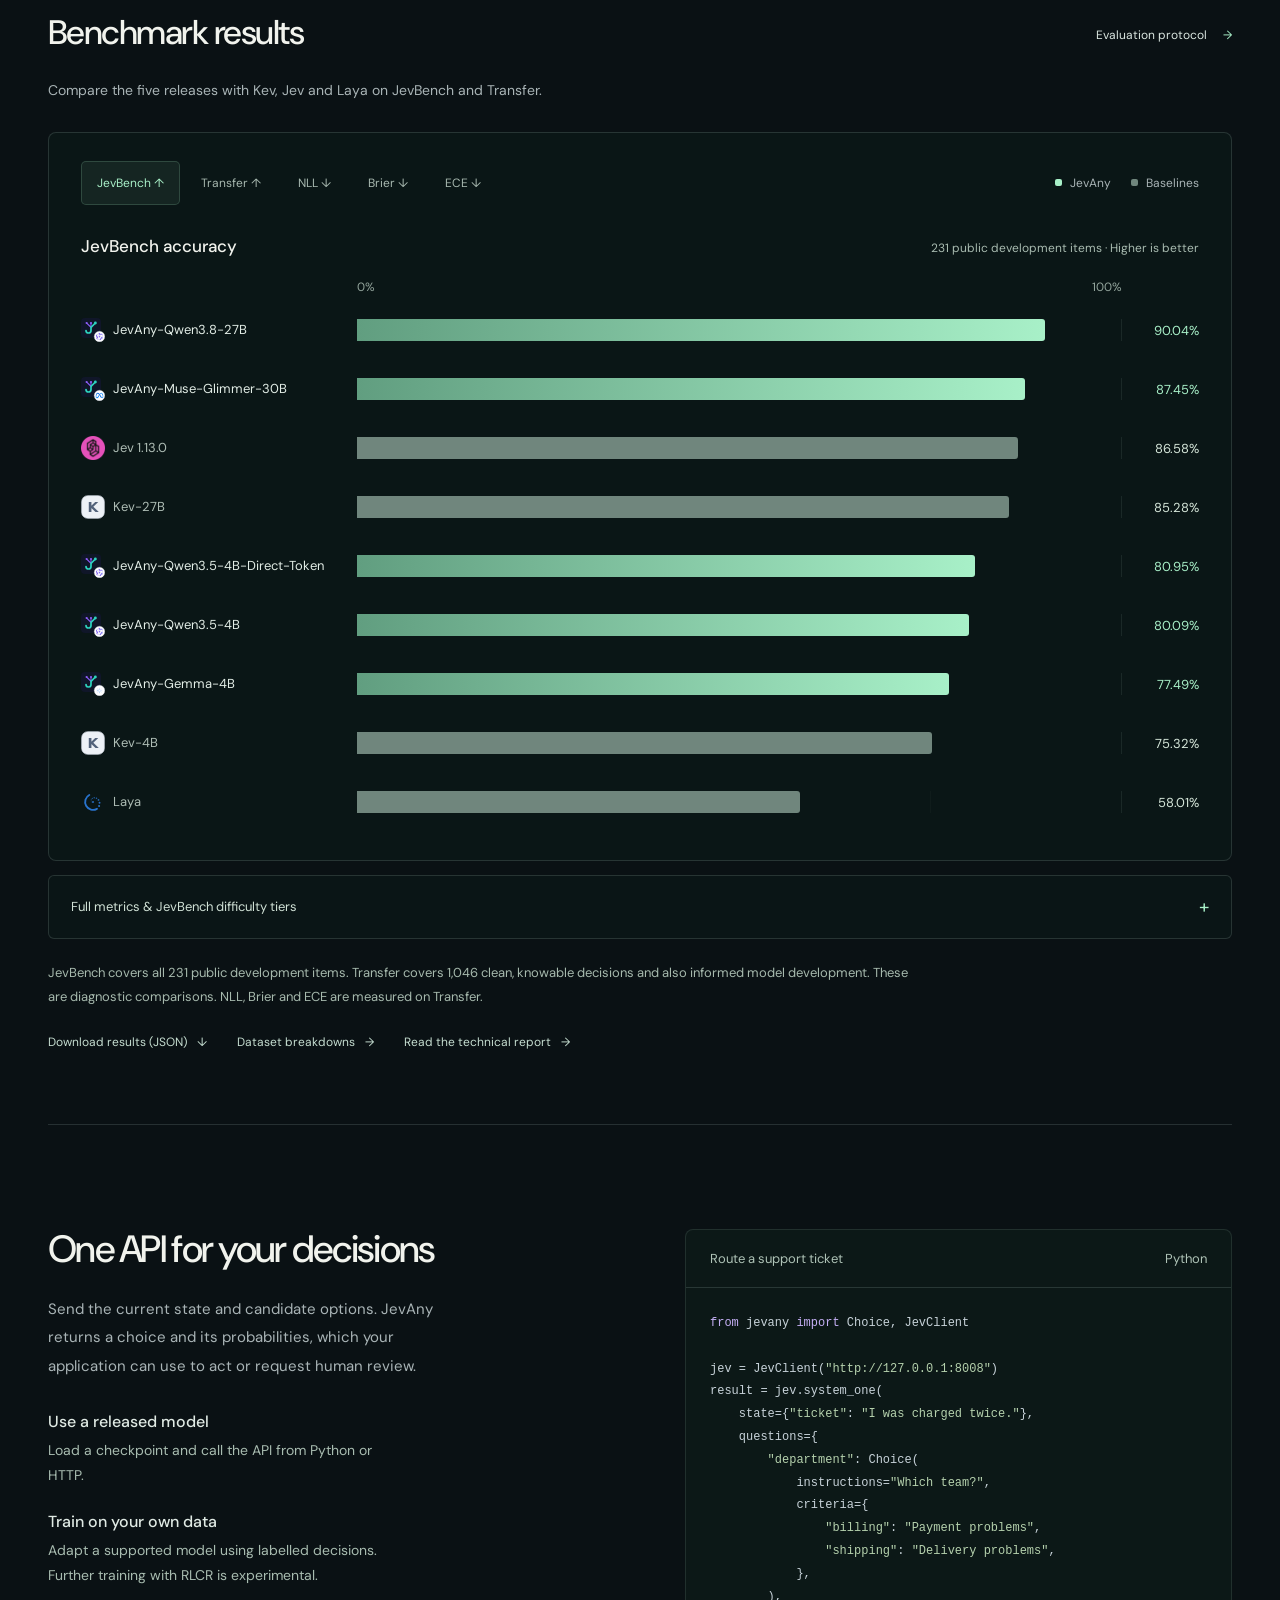
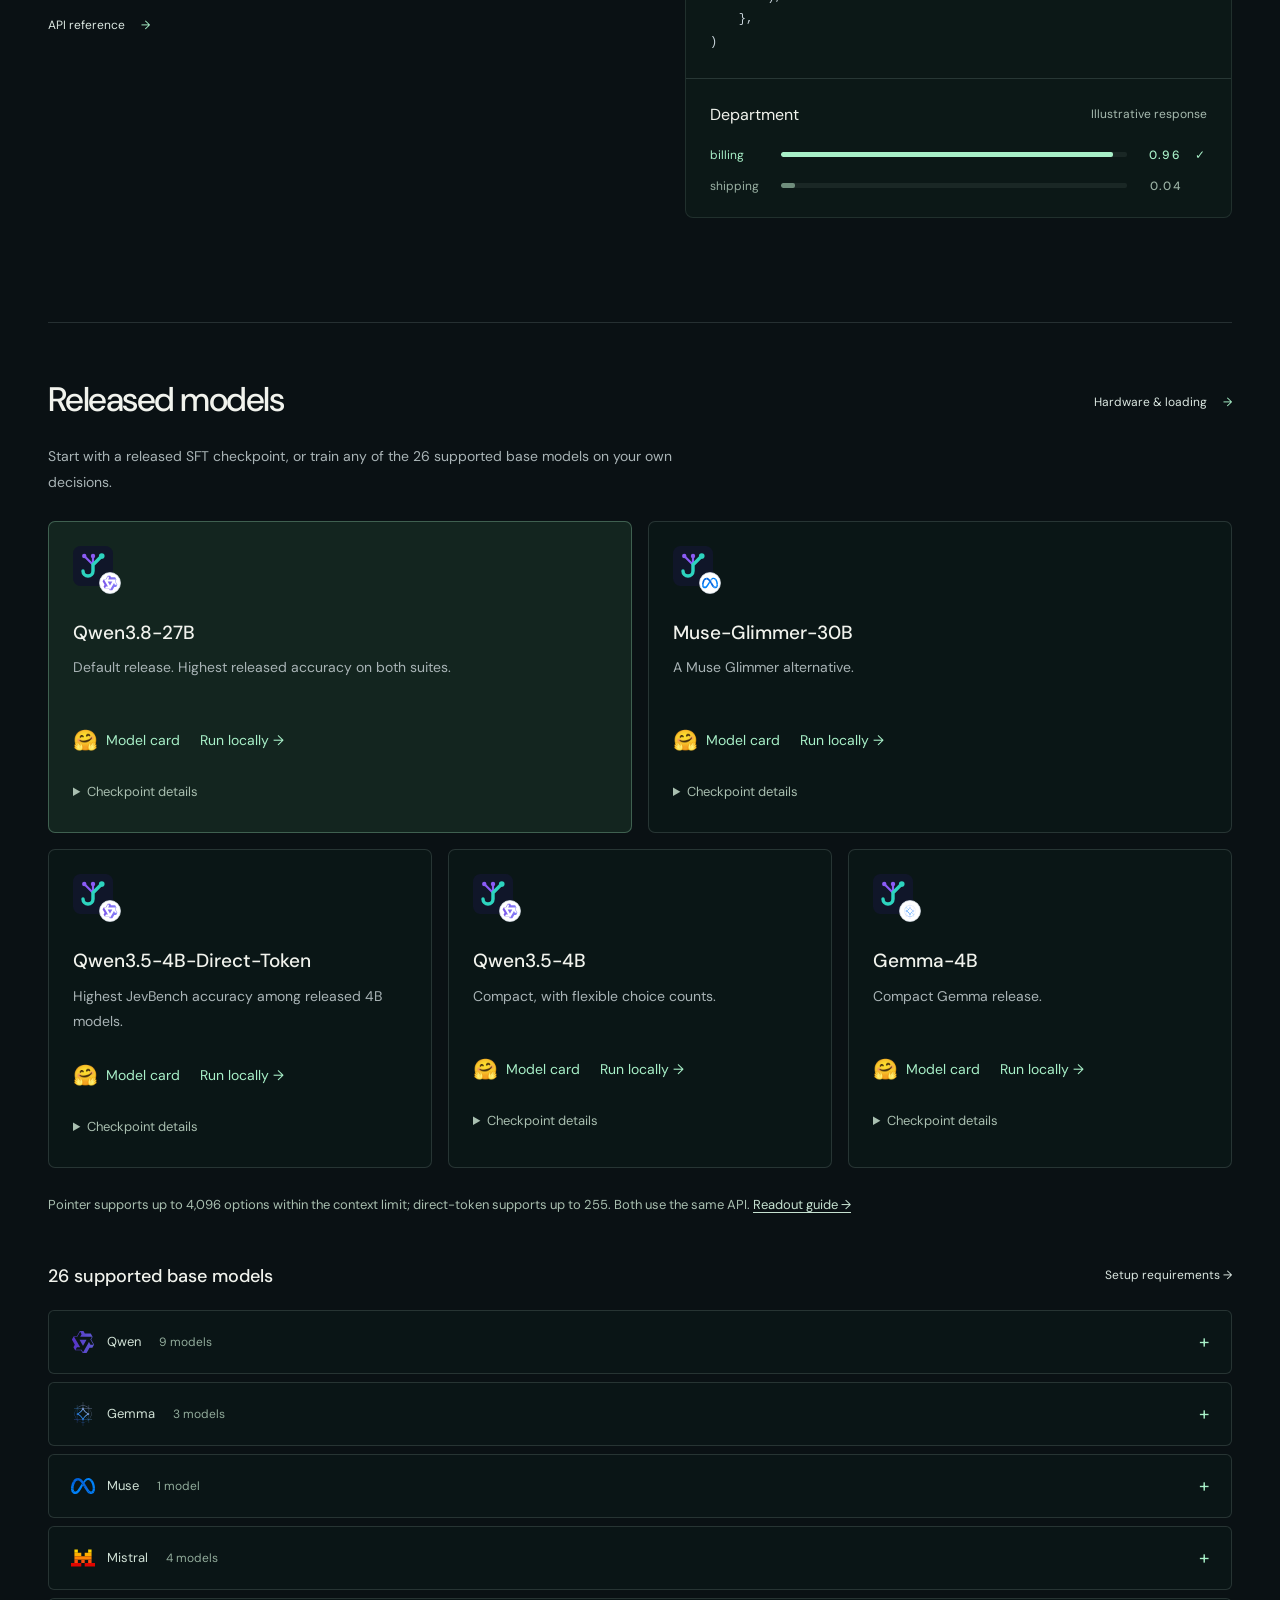
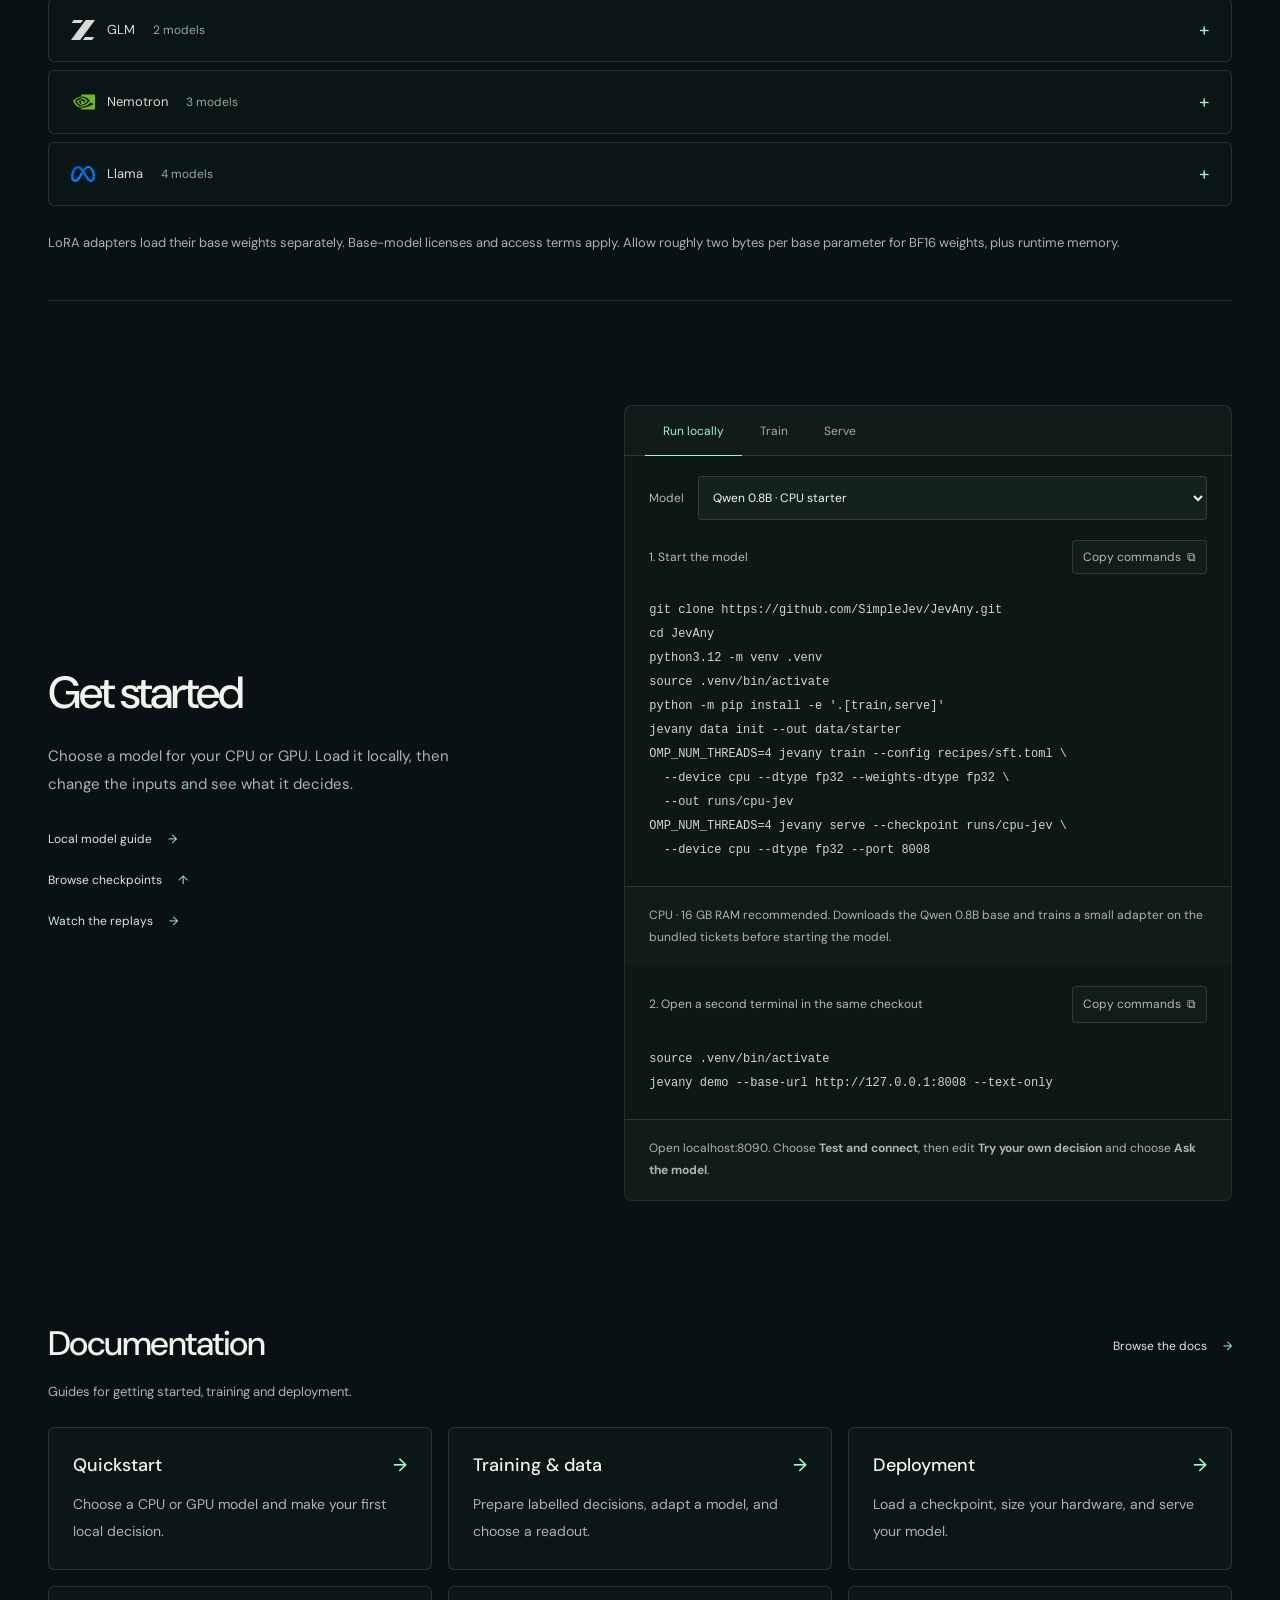
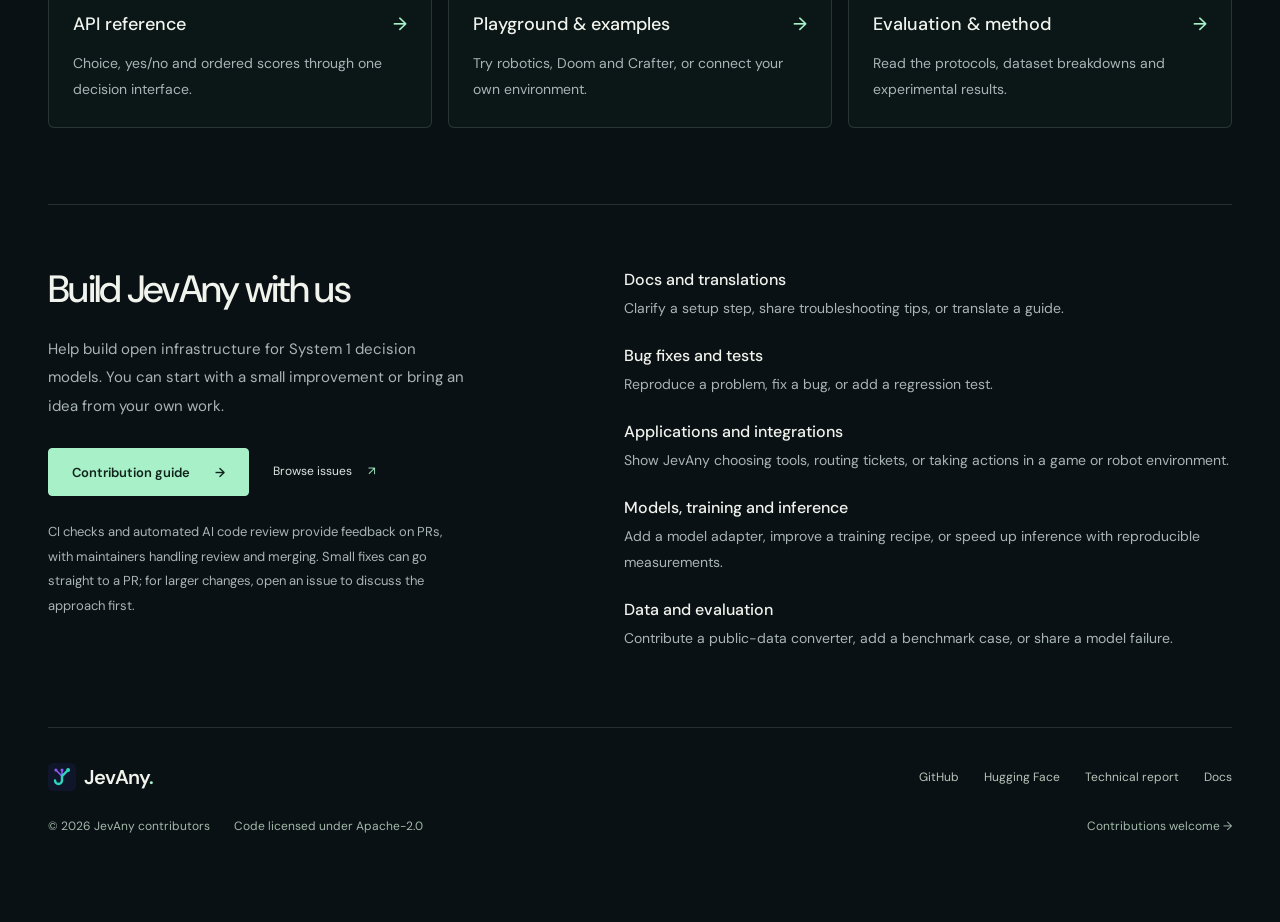
==== commit cab8e3f2: "feat(site): publish the agent gallery through existing pages Resolve the README domain conflicts and" ====
--- a/site/index.html
+++ b/site/index.html
@@ -44,7 +44,7 @@
     <nav aria-label="Main navigation">
       <a href="#in-action">Demos</a>
       <a href="#benchmarks">Benchmarks</a>
-      <a href="agent-harness.html">Agent harness</a>
+      <a href="docs/agent-harness.html">Agent harness</a>
       <a href="#models">Models</a>
     </nav>
     <div class="header-links">
